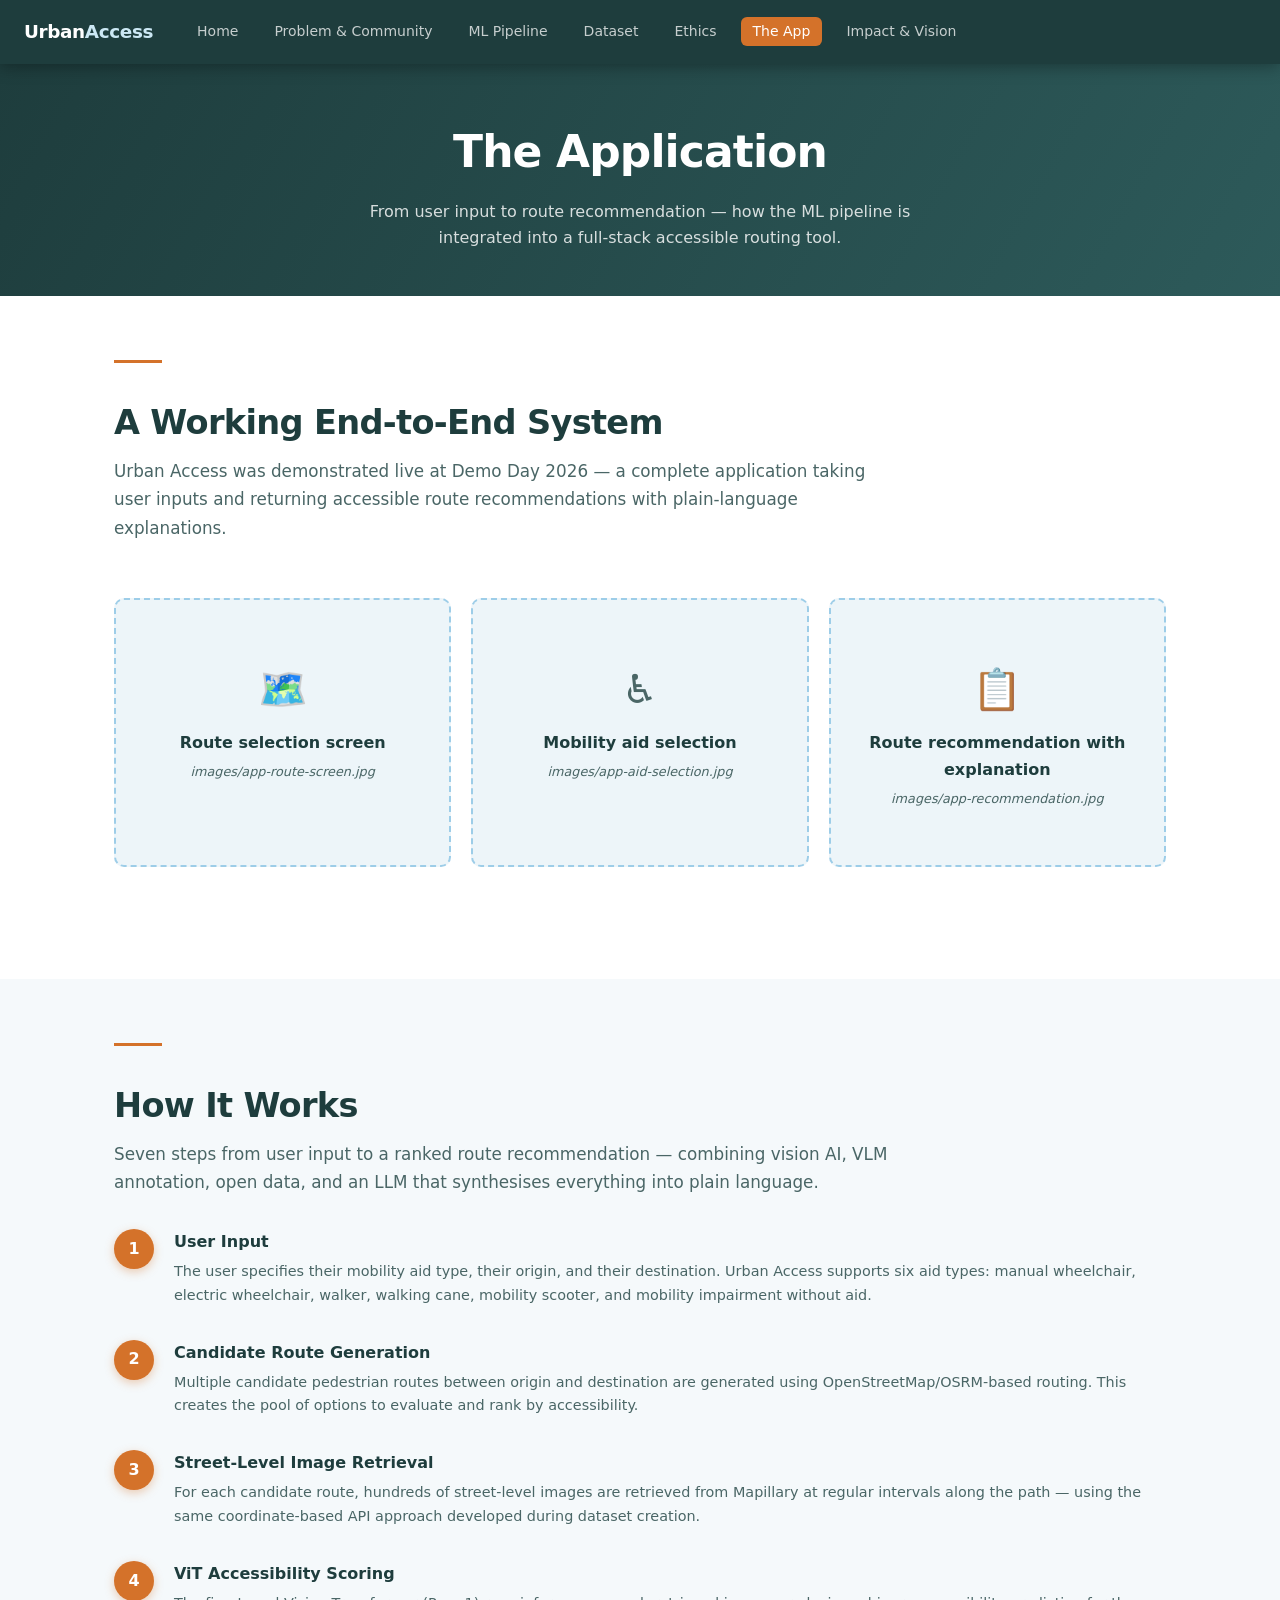
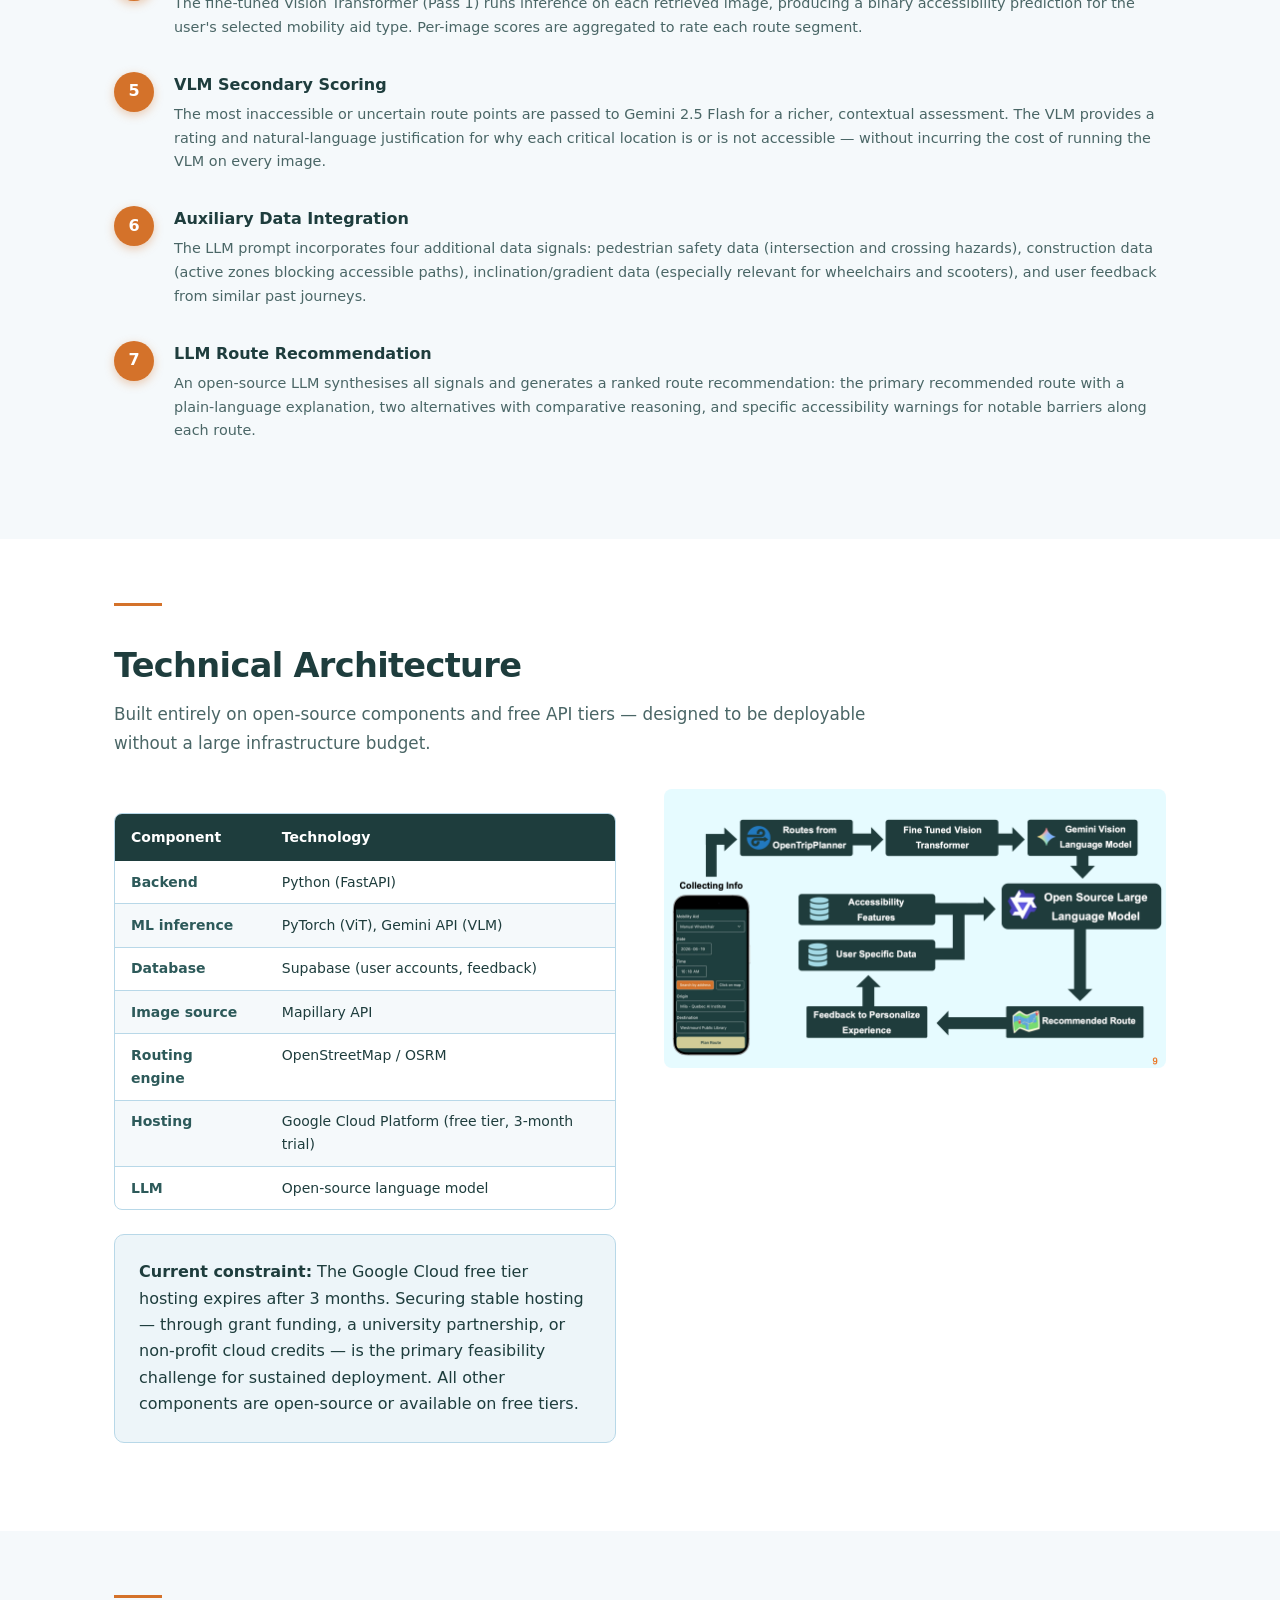
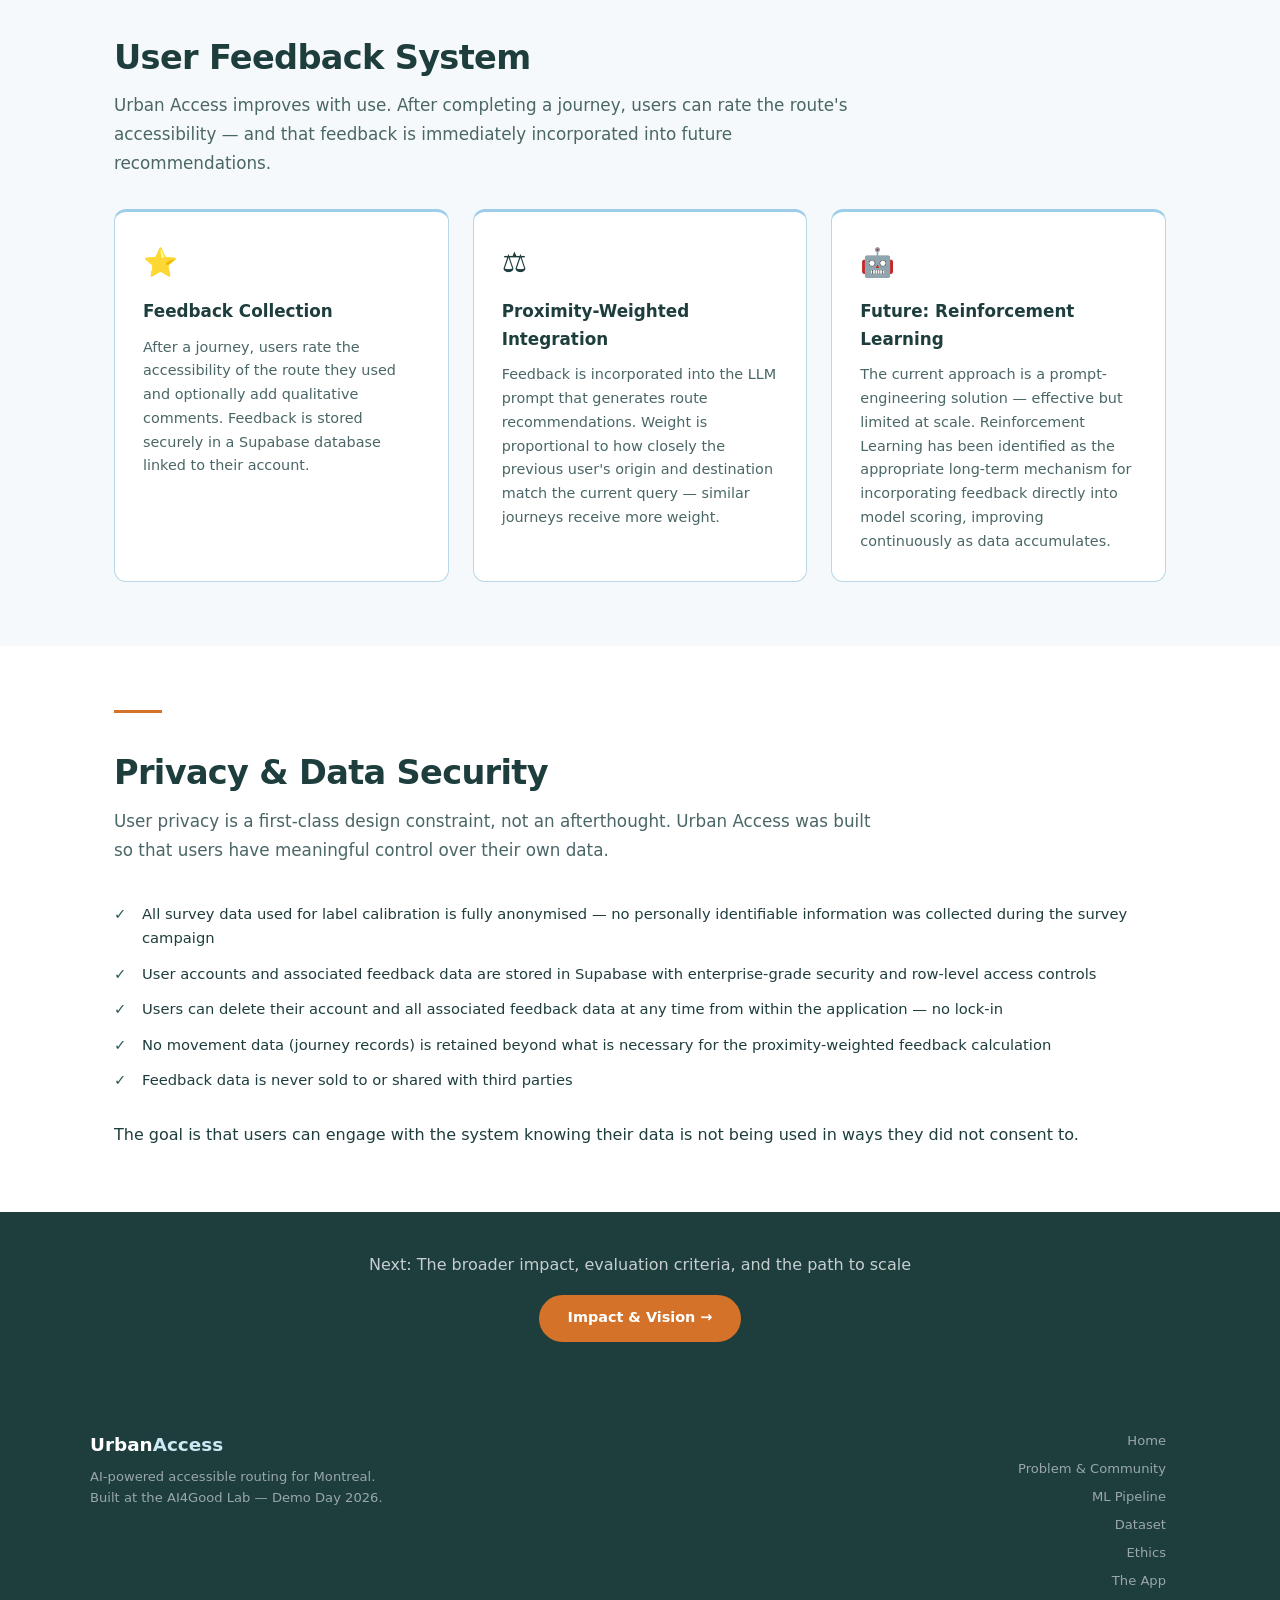
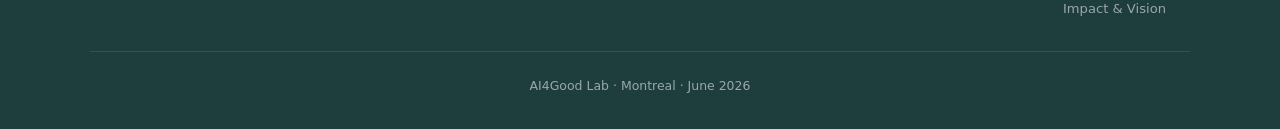
==== docs/application.html @ 850c8ea1 "adding more photos" ====
<!DOCTYPE html>
<html lang="en">
<head>
  <meta charset="UTF-8">
  <meta name="viewport" content="width=device-width, initial-scale=1.0">
  <title>The Application — Urban Access</title>
  <link rel="stylesheet" href="main.css">
</head>
<body>

<nav>
  <a href="index.html" class="brand">Urban<span>Access</span></a>
  <ul class="nav-links" id="navLinks">
    <li><a href="index.html">Home</a></li>
    <li><a href="community.html">Problem &amp; Community</a></li>
    <li><a href="pipeline.html">ML Pipeline</a></li>
    <li><a href="dataset.html">Dataset</a></li>
    <li><a href="ethics.html">Ethics</a></li>
    <li><a href="application.html" class="active">The App</a></li>
    <li><a href="impact.html">Impact &amp; Vision</a></li>
  </ul>
  <button class="hamburger" id="hamburger" aria-label="Toggle menu">&#9776;</button>
</nav>

<main>

  <div class="page-hero">
    <h1>The Application</h1>
    <p>From user input to route recommendation — how the ML pipeline is integrated into a full-stack accessible routing tool.</p>
  </div>

  <!-- ── APP SCREENSHOTS ── -->
  <section class="section">
    <div class="container">
      <hr class="section-rule">
      <h2 class="section-title">A Working End-to-End System</h2>
      <p class="lead">Urban Access was demonstrated live at Demo Day 2026 — a complete application taking user inputs and returning accessible route recommendations with plain-language explanations.</p>

      <div class="img-grid">
        <div class="img-placeholder">
          <span class="ph-icon">🗺️</span>
          <p class="ph-title">Route selection screen</p>
          <p class="ph-hint">images/app-route-screen.jpg</p>
        </div>
        <div class="img-placeholder">
          <span class="ph-icon">♿</span>
          <p class="ph-title">Mobility aid selection</p>
          <p class="ph-hint">images/app-aid-selection.jpg</p>
        </div>
        <div class="img-placeholder">
          <span class="ph-icon">📋</span>
          <p class="ph-title">Route recommendation with explanation</p>
          <p class="ph-hint">images/app-recommendation.jpg</p>
        </div>
      </div>
    </div>
  </section>

  <!-- ── HOW IT WORKS ── -->
  <section class="section section-alt">
    <div class="container">
      <hr class="section-rule">
      <h2 class="section-title">How It Works</h2>
      <p class="lead">Seven steps from user input to a ranked route recommendation — combining vision AI, VLM annotation, open data, and an LLM that synthesises everything into plain language.</p>

      <div class="steps mt-3">

        <div class="step">
          <div class="step-num">1</div>
          <div class="step-body">
            <h4>User Input</h4>
            <p>The user specifies their mobility aid type, their origin, and their destination. Urban Access supports six aid types: manual wheelchair, electric wheelchair, walker, walking cane, mobility scooter, and mobility impairment without aid.</p>
          </div>
        </div>

        <div class="step">
          <div class="step-num">2</div>
          <div class="step-body">
            <h4>Candidate Route Generation</h4>
            <p>Multiple candidate pedestrian routes between origin and destination are generated using OpenStreetMap/OSRM-based routing. This creates the pool of options to evaluate and rank by accessibility.</p>
          </div>
        </div>

        <div class="step">
          <div class="step-num">3</div>
          <div class="step-body">
            <h4>Street-Level Image Retrieval</h4>
            <p>For each candidate route, hundreds of street-level images are retrieved from Mapillary at regular intervals along the path — using the same coordinate-based API approach developed during dataset creation.</p>
          </div>
        </div>

        <div class="step">
          <div class="step-num">4</div>
          <div class="step-body">
            <h4>ViT Accessibility Scoring</h4>
            <p>The fine-tuned Vision Transformer (Pass 1) runs inference on each retrieved image, producing a binary accessibility prediction for the user's selected mobility aid type. Per-image scores are aggregated to rate each route segment.</p>
          </div>
        </div>

        <div class="step">
          <div class="step-num">5</div>
          <div class="step-body">
            <h4>VLM Secondary Scoring</h4>
            <p>The most inaccessible or uncertain route points are passed to Gemini 2.5 Flash for a richer, contextual assessment. The VLM provides a rating and natural-language justification for why each critical location is or is not accessible — without incurring the cost of running the VLM on every image.</p>
          </div>
        </div>

        <div class="step">
          <div class="step-num">6</div>
          <div class="step-body">
            <h4>Auxiliary Data Integration</h4>
            <p>The LLM prompt incorporates four additional data signals: pedestrian safety data (intersection and crossing hazards), construction data (active zones blocking accessible paths), inclination/gradient data (especially relevant for wheelchairs and scooters), and user feedback from similar past journeys.</p>
          </div>
        </div>

        <div class="step">
          <div class="step-num">7</div>
          <div class="step-body">
            <h4>LLM Route Recommendation</h4>
            <p>An open-source LLM synthesises all signals and generates a ranked route recommendation: the primary recommended route with a plain-language explanation, two alternatives with comparative reasoning, and specific accessibility warnings for notable barriers along each route.</p>
          </div>
        </div>

      </div>
    </div>
  </section>

  <!-- ── ARCHITECTURE ── -->
  <section class="section">
    <div class="container">
      <hr class="section-rule">
      <h2 class="section-title">Technical Architecture</h2>
      <p class="lead">Built entirely on open-source components and free API tiers — designed to be deployable without a large infrastructure budget.</p>

      <div class="two-col">
        <div>
          <div class="table-wrap">
            <table class="data-table">
              <thead><tr><th>Component</th><th>Technology</th></tr></thead>
              <tbody>
                <tr><td>Backend</td><td>Python (FastAPI)</td></tr>
                <tr><td>ML inference</td><td>PyTorch (ViT), Gemini API (VLM)</td></tr>
                <tr><td>Database</td><td>Supabase (user accounts, feedback)</td></tr>
                <tr><td>Image source</td><td>Mapillary API</td></tr>
                <tr><td>Routing engine</td><td>OpenStreetMap / OSRM</td></tr>
                <tr><td>Hosting</td><td>Google Cloud Platform (free tier, 3-month trial)</td></tr>
                <tr><td>LLM</td><td>Open-source language model</td></tr>
              </tbody>
            </table>
          </div>

          <div class="info-box mt-3">
            <p><strong>Current constraint:</strong> The Google Cloud free tier hosting expires after 3 months. Securing stable hosting — through grant funding, a university partnership, or non-profit cloud credits — is the primary feasibility challenge for sustained deployment. All other components are open-source or available on free tiers.</p>
          </div>
        </div>

        <div>
          <img src="images/architecture-diagram.png" alt="Urban Access technical architecture diagram" style="width:100%;border-radius:8px;">
        </div>
      </div>
    </div>
  </section>

  <!-- ── FEEDBACK SYSTEM ── -->
  <section class="section section-alt">
    <div class="container">
      <hr class="section-rule">
      <h2 class="section-title">User Feedback System</h2>
      <p class="lead">Urban Access improves with use. After completing a journey, users can rate the route's accessibility — and that feedback is immediately incorporated into future recommendations.</p>

      <div class="cards">
        <div class="card">
          <span class="card-icon">⭐</span>
          <h3>Feedback Collection</h3>
          <p>After a journey, users rate the accessibility of the route they used and optionally add qualitative comments. Feedback is stored securely in a Supabase database linked to their account.</p>
        </div>
        <div class="card">
          <span class="card-icon">⚖️</span>
          <h3>Proximity-Weighted Integration</h3>
          <p>Feedback is incorporated into the LLM prompt that generates route recommendations. Weight is proportional to how closely the previous user's origin and destination match the current query — similar journeys receive more weight.</p>
        </div>
        <div class="card">
          <span class="card-icon">🤖</span>
          <h3>Future: Reinforcement Learning</h3>
          <p>The current approach is a prompt-engineering solution — effective but limited at scale. Reinforcement Learning has been identified as the appropriate long-term mechanism for incorporating feedback directly into model scoring, improving continuously as data accumulates.</p>
        </div>
      </div>

    </div>
  </section>

  <!-- ── PRIVACY ── -->
  <section class="section">
    <div class="container">
      <hr class="section-rule">
      <h2 class="section-title">Privacy &amp; Data Security</h2>
      <p class="lead">User privacy is a first-class design constraint, not an afterthought. Urban Access was built so that users have meaningful control over their own data.</p>

      <ul class="check-list mt-3">
        <li>All survey data used for label calibration is fully anonymised — no personally identifiable information was collected during the survey campaign</li>
        <li>User accounts and associated feedback data are stored in Supabase with enterprise-grade security and row-level access controls</li>
        <li>Users can delete their account and all associated feedback data at any time from within the application — no lock-in</li>
        <li>No movement data (journey records) is retained beyond what is necessary for the proximity-weighted feedback calculation</li>
        <li>Feedback data is never sold to or shared with third parties</li>
      </ul>
      <p class="mt-3">The goal is that users can engage with the system knowing their data is not being used in ways they did not consent to.</p>
    </div>
  </section>

  <!-- ── NEXT PAGE ── -->
  <section class="section-sm section-dark text-center">
    <div class="container">
      <p style="opacity:0.75;margin-bottom:1rem">Next: The broader impact, evaluation criteria, and the path to scale</p>
      <a href="impact.html" class="btn btn-orange">Impact &amp; Vision &rarr;</a>
    </div>
  </section>

</main>

<footer>
  <div class="footer-inner">
    <div>
      <span class="brand">Urban<span>Access</span></span>
      <p>AI-powered accessible routing for Montreal.<br>Built at the AI4Good Lab — Demo Day 2026.</p>
    </div>
    <nav>
      <a href="index.html">Home</a>
      <a href="community.html">Problem &amp; Community</a>
      <a href="pipeline.html">ML Pipeline</a>
      <a href="dataset.html">Dataset</a>
      <a href="ethics.html">Ethics</a>
      <a href="application.html">The App</a>
      <a href="impact.html">Impact &amp; Vision</a>
    </nav>
  </div>
  <div class="footer-copyright">AI4Good Lab &middot; Montreal &middot; June 2026</div>
</footer>

<script>
  document.getElementById('hamburger').addEventListener('click', function() {
    document.getElementById('navLinks').classList.toggle('open');
  });
</script>
</body>
</html>
---- docs/main.css ----
/* ── Urban Access Website — Shared Styles v2 ── */

:root {
  --teal-dark:   #1e3d3d;
  --teal-mid:    #2d5a5a;
  --teal-light:  #3d7070;
  --sky:         #cce8f4;
  --sky-dark:    #9dcde8;
  --orange:      #d4722a;
  --orange-dark: #b5611e;
  --bg-warm:     #f5f9fb;
  --bg-off:      #edf5f9;
  --text:        #1e3d3d;
  --text-muted:  #4a6666;
  --border:      #b8d8e8;
  --white:       #ffffff;
  --nav-h:       64px;
  --max-w:       1100px;
}

*, *::before, *::after { box-sizing: border-box; margin: 0; padding: 0; }
html { scroll-behavior: smooth; }

body {
  font-family: 'Segoe UI', system-ui, -apple-system, BlinkMacSystemFont, sans-serif;
  color: var(--text);
  background: var(--white);
  line-height: 1.65;
}

/* ── NAV ── */
nav {
  position: fixed;
  top: 0; left: 0; right: 0;
  height: var(--nav-h);
  background: var(--teal-dark);
  z-index: 200;
  display: flex;
  align-items: center;
  justify-content: flex-start;
  gap: 2rem;
  padding: 0 1.5rem;
  box-shadow: 0 2px 16px rgba(0,0,0,0.35);
}

nav .brand {
  font-size: 1.15rem;
  font-weight: 800;
  color: white;
  text-decoration: none;
  letter-spacing: -0.02em;
  white-space: nowrap;
  flex-shrink: 0;
}
nav .brand span { color: var(--sky); }

.nav-links {
  display: flex;
  align-items: center;
  gap: 0.75rem;
  list-style: none;
  padding: 0;
  margin: 0;
}

.nav-links a {
  color: rgba(255,255,255,0.75);
  text-decoration: none;
  font-size: 0.875rem;
  font-weight: 500;
  padding: 0.4rem 0.75rem;
  border-radius: 6px;
  transition: color 0.2s, background 0.2s;
  white-space: nowrap;
}
.nav-links a:hover  { color: white; background: rgba(255,255,255,0.12); }
.nav-links a.active { color: white; background: var(--orange); }

.hamburger {
  display: none;
  background: none;
  border: none;
  cursor: pointer;
  padding: 0.4rem;
  margin-left: 1rem;
  color: white;
  font-size: 1.5rem;
  line-height: 1;
}

/* ── LAYOUT ── */
main { padding-top: var(--nav-h); }

.container {
  max-width: var(--max-w);
  margin: 0 auto;
  padding: 0 1.5rem;
}

.section      { padding: 4rem 0; }
.section-sm   { padding: 2.5rem 0; }
.section-alt  { background: var(--bg-warm); }
.section-dark { background: var(--teal-dark); color: white; }
.section-sky  { background: var(--sky); }

/* ── HERO ── */
.hero {
  background: linear-gradient(140deg, var(--teal-dark) 0%, var(--teal-mid) 60%, #2a5858 100%);
  color: white;
  padding: 5.5rem 1.5rem 4.5rem;
  text-align: center;
}

.hero-inner { max-width: 760px; margin: 0 auto; }

.hero-eyebrow {
  font-size: 0.78rem;
  font-weight: 800;
  letter-spacing: 0.14em;
  text-transform: uppercase;
  color: var(--sky);
  margin-bottom: 1.1rem;
}

.hero h1 {
  font-size: clamp(2.25rem, 5vw, 3.75rem);
  font-weight: 800;
  line-height: 1.12;
  margin-bottom: 1.25rem;
  letter-spacing: -0.025em;
}

.hero p {
  font-size: 1.15rem;
  opacity: 0.88;
  max-width: 620px;
  margin: 0 auto 2.25rem;
}

.hero-btns { display: flex; gap: 1rem; justify-content: center; flex-wrap: wrap; }

.btn {
  display: inline-block;
  padding: 0.72rem 1.8rem;
  border-radius: 50px;
  font-weight: 700;
  font-size: 0.9rem;
  text-decoration: none;
  cursor: pointer;
  border: none;
  transition: transform 0.18s, box-shadow 0.18s, background 0.18s;
}
.btn:hover { transform: translateY(-2px); box-shadow: 0 6px 22px rgba(0,0,0,0.28); }

.btn-orange  { background: var(--orange);  color: white; }
.btn-orange:hover { background: var(--orange-dark); }
.btn-outline { background: transparent; color: white; border: 2px solid rgba(255,255,255,0.6); }

.hero-sub {
  margin-top: 2rem;
  font-size: 0.8rem;
  opacity: 0.55;
  letter-spacing: 0.05em;
}

/* ── PAGE HERO (inner pages) ── */
.page-hero {
  background: linear-gradient(120deg, var(--teal-dark) 0%, var(--teal-mid) 100%);
  color: white;
  padding: 3.25rem 1.5rem 2.75rem;
  text-align: center;
}
.page-hero h1 {
  font-size: clamp(1.8rem, 4vw, 2.75rem);
  font-weight: 800;
  margin-bottom: 0.65rem;
  letter-spacing: -0.02em;
}
.page-hero p { font-size: 1rem; opacity: 0.82; max-width: 600px; margin: 0 auto; }

/* ── STATS BAR ── */
.stats-bar {
  display: flex;
  flex-wrap: wrap;
  background: var(--teal-mid);
}
.stat-item {
  flex: 1;
  min-width: 150px;
  padding: 1.5rem 1.25rem;
  text-align: center;
  color: white;
  border-right: 1px solid rgba(255,255,255,0.18);
}
.stat-item:last-child { border-right: none; }
.stat-item .num { font-size: 2rem; font-weight: 800; display: block; line-height: 1.2; padding-top: 0.1em; }
.stat-item .lbl { font-size: 0.78rem; opacity: 0.82; margin-top: 0.2rem; }

/* ── SECTION TYPOGRAPHY ── */
h2.section-title {
  font-size: clamp(1.5rem, 3vw, 2.1rem);
  font-weight: 700;
  color: var(--teal-dark);
  margin-bottom: 0.4rem;
  letter-spacing: -0.02em;
}
.section-dark h2.section-title { color: var(--sky); }

h3.subsection {
  font-size: 1.1rem;
  font-weight: 700;
  color: var(--teal-light);
  margin: 2rem 0 0.75rem;
}

.lead {
  font-size: 1.05rem;
  color: var(--text-muted);
  max-width: 780px;
  margin-bottom: 2rem;
  line-height: 1.7;
}

.section-rule {
  border: none;
  border-top: 3px solid var(--orange);
  width: 48px;
  margin: 0 0 2rem;
}

p { margin-bottom: 0.95rem; }
p:last-child { margin-bottom: 0; }

/* ── CARDS ── */
.cards {
  display: grid;
  grid-template-columns: repeat(auto-fit, minmax(260px, 1fr));
  gap: 1.5rem;
  margin-top: 2rem;
}

.card {
  background: white;
  border: 1px solid var(--border);
  border-radius: 12px;
  padding: 1.75rem;
  transition: box-shadow 0.2s, transform 0.2s;
  border-top: 3px solid var(--sky-dark);
}
.card:hover { box-shadow: 0 6px 24px rgba(30,61,61,0.12); transform: translateY(-2px); }
.card-icon  { font-size: 1.75rem; margin-bottom: 0.75rem; display: block; }
.card h3    { color: var(--teal-dark); font-size: 1.05rem; margin-bottom: 0.6rem; }
.card p     { font-size: 0.9rem; color: var(--text-muted); }



/* ── IMAGE PLACEHOLDERS ── */
.img-placeholder {
  background: var(--bg-off);
  border: 2px dashed var(--sky-dark);
  border-radius: 10px;
  padding: 3.5rem 2rem;
  text-align: center;
  color: var(--text-muted);
  margin: 1.5rem 0;
}
.img-placeholder .ph-icon  { font-size: 2.5rem; display: block; margin-bottom: 0.5rem; }
.img-placeholder .ph-title { font-weight: 700; color: var(--teal-dark); margin-bottom: 0.3rem; }
.img-placeholder .ph-hint  { font-size: 0.8rem; color: var(--text-muted); font-style: italic; }

.img-grid {
  display: grid;
  grid-template-columns: repeat(auto-fit, minmax(240px, 1fr));
  gap: 1.25rem;
  margin: 1.5rem 0;
}
.img-actual {
  width: 100%;
  height: 200px;
  object-fit: cover;
  border-radius: 10px;
  display: block;
  border: 1px solid var(--border);
}
.survey-figure {
  margin: 0;
}
.survey-chart {
  width: 100%;
  max-height: 320px;
  height: auto;
  object-fit: contain;
  border-radius: 10px;
  border: 1px solid var(--border);
  display: block;
}
.survey-figure figcaption {
  font-size: 0.85rem;
  color: var(--text-muted);
  margin-top: 0.6rem;
  font-style: italic;
}

/* ── LAYOUT GRIDS ── */
.two-col   { display: grid; grid-template-columns: 1fr 1fr; gap: 3rem; align-items: start; }
.three-col { display: grid; grid-template-columns: repeat(3,1fr); gap: 1.5rem; }

/* ── TABLES ── */
.table-wrap { overflow-x: auto; margin: 1.5rem 0; border-radius: 8px; border: 1px solid var(--border); }

.data-table {
  width: 100%;
  border-collapse: collapse;
  font-size: 0.875rem;
  min-width: 380px;
}
.data-table th {
  background: var(--teal-dark);
  color: white;
  padding: 0.75rem 1rem;
  text-align: left;
  font-weight: 600;
  white-space: nowrap;
}
.data-table th:first-child { border-radius: 0; }
.data-table td {
  padding: 0.6rem 1rem;
  border-bottom: 1px solid var(--border);
  vertical-align: top;
}
.data-table tr:last-child td { border-bottom: none; }
.data-table tr:nth-child(even) td { background: var(--bg-warm); }
.data-table td:first-child { font-weight: 600; color: var(--teal-mid); }
.row-highlight td { background: rgba(204,232,244,0.5) !important; }
.row-highlight td:first-child { color: var(--orange) !important; }

/* ── STEPS / FLOW ── */
.steps { list-style: none; margin: 2rem 0; }

.step {
  display: flex;
  gap: 1.25rem;
  margin-bottom: 2rem;
  align-items: flex-start;
}
.step-num {
  min-width: 2.5rem;
  height: 2.5rem;
  background: var(--orange);
  color: white;
  border-radius: 50%;
  display: flex;
  align-items: center;
  justify-content: center;
  font-weight: 800;
  font-size: 1rem;
  flex-shrink: 0;
  box-shadow: 0 3px 10px rgba(212,114,42,0.35);
}
.step-body h4 { color: var(--teal-dark); font-size: 1rem; margin-bottom: 0.3rem; }
.step-body p  { font-size: 0.9rem; color: var(--text-muted); margin: 0; }

/* ── INFO / FORMULA BOXES ── */
.info-box {
  background: var(--bg-off);
  border: 1px solid var(--border);
  border-radius: 10px;
  padding: 1.5rem;
  margin: 1.5rem 0;
}

.formula-box {
  background: var(--teal-dark);
  color: var(--sky);
  border-radius: 10px;
  padding: 1.5rem;
  font-family: 'Courier New', Courier, monospace;
  font-size: 0.92rem;
  margin: 1.5rem 0;
  overflow-x: auto;
}
.formula-line { margin-bottom: 0.45rem; }
.formula-line:last-of-type { margin-bottom: 0; }
.formula-caption {
  font-family: 'Segoe UI', system-ui, sans-serif;
  font-size: 0.78rem;
  color: rgba(204,232,244,0.6);
  margin-top: 0.85rem;
  font-style: italic;
  border-top: 1px solid rgba(204,232,244,0.18);
  padding-top: 0.6rem;
}

.pull-quote {
  font-size: 1.15rem;
  font-style: italic;
  color: var(--teal-dark);
  border-left: 4px solid var(--orange);
  padding: 1rem 1.5rem;
  margin: 2rem 0;
  background: rgba(212,114,42,0.06);
  border-radius: 0 8px 8px 0;
}

.highlight-band {
  background: linear-gradient(135deg, var(--sky), var(--bg-off));
  border-radius: 12px;
  padding: 2rem;
  margin: 2rem 0;
  border: 1px solid var(--border);
}
.highlight-band h3 { color: var(--teal-dark); margin-bottom: 0.75rem; }

/* ── METRIC HIGHLIGHTS ── */
.metric-highlights {
  display: grid;
  grid-template-columns: repeat(auto-fit, minmax(155px, 1fr));
  gap: 1rem;
  margin: 2rem 0;
}
.metric-box {
  background: var(--teal-dark);
  color: white;
  border-radius: 12px;
  padding: 1.25rem 1rem;
  text-align: center;
}
.metric-box.alt  { background: var(--teal-mid); }
.metric-box.warm { background: var(--orange); }
.metric-box .val { font-size: 1.85rem; font-weight: 800; display: block; line-height: 1.1; }
.metric-box .lbl { font-size: 0.77rem; opacity: 0.86; margin-top: 0.25rem; }

/* ── PERSON CARDS ── */
.people-grid {
  display: grid;
  grid-template-columns: 1fr;
  gap: 1.5rem;
  margin-top: 2rem;
}
.person-card {
  background: white;
  border: 1px solid var(--border);
  border-radius: 12px;
  padding: 1.75rem;
  border-top: 3px solid var(--orange);
  display: flex;
  gap: 1.5rem;
  align-items: flex-start;
}
.person-photo {
  width: 140px;
  height: 140px;
  flex-shrink: 0;
  border-radius: 50%;
  background: var(--sky);
  border: 3px solid var(--teal-mid);
  display: flex;
  align-items: center;
  justify-content: center;
  font-size: 2rem;
  overflow: hidden;
}
.person-info { flex: 1; min-width: 0; }
.person-photo img { width: 100%; height: 100%; object-fit: cover; }
.person-card h4 { color: var(--teal-dark); font-size: 1rem; margin-bottom: 0.2rem; }
.person-card .person-role { font-size: 0.8rem; color: var(--orange); margin-bottom: 0.75rem; font-weight: 600; }
.person-card p { font-size: 0.88rem; color: var(--text-muted); }

/* ── ROADMAP ── */
.roadmap { border-left: 3px solid var(--sky-dark); margin: 2rem 0; padding-left: 2rem; }
.roadmap-item { margin-bottom: 2rem; position: relative; }
.roadmap-item::before {
  content: '';
  position: absolute;
  left: -2.6rem;
  top: 0.3rem;
  width: 1rem;
  height: 1rem;
  border-radius: 50%;
  background: var(--orange);
  border: 3px solid var(--sky-dark);
}
.roadmap-item .phase-label {
  font-size: 0.68rem;
  font-weight: 800;
  text-transform: uppercase;
  letter-spacing: 0.1em;
  color: var(--orange);
  margin-bottom: 0.2rem;
}
.roadmap-item h4 { color: var(--teal-dark); font-size: 0.95rem; margin-bottom: 0.2rem; }
.roadmap-item p  { font-size: 0.87rem; color: var(--text-muted); }

/* ── LISTS ── */
.styled-list { list-style: none; margin: 0.75rem 0; }
.styled-list li {
  padding: 0.35rem 0 0.35rem 1.5rem;
  position: relative;
  font-size: 0.92rem;
  color: var(--text-muted);
}
.styled-list li::before { content: "▸"; position: absolute; left: 0; color: var(--orange); }

.check-list { list-style: none; margin: 0.75rem 0; }
.check-list li {
  padding: 0.35rem 0 0.35rem 1.75rem;
  position: relative;
  font-size: 0.92rem;
}
.check-list li::before { content: "✓"; position: absolute; left: 0; color: var(--teal-mid); font-weight: 800; }

/* ── FOOTER ── */
footer {
  background: var(--teal-dark);
  color: rgba(255,255,255,0.55);
  padding: 3rem 1.5rem 2rem;
}
.footer-inner {
  max-width: var(--max-w);
  margin: 0 auto;
  display: grid;
  grid-template-columns: 1fr auto;
  gap: 2rem;
  align-items: start;
}
footer .brand { font-size: 1.15rem; font-weight: 800; color: white; margin-bottom: 0.4rem; display: block; }
footer .brand span { color: var(--sky); }
footer p { font-size: 0.82rem; line-height: 1.6; }
footer nav { position: static; height: auto; z-index: auto; display: flex; flex-direction: column; gap: 0.4rem; align-items: flex-end; box-shadow: none; }
footer nav a { color: rgba(255,255,255,0.55); text-decoration: none; font-size: 0.82rem; transition: color 0.2s; }
footer nav a:hover { color: white; }
.footer-copyright {
  max-width: var(--max-w);
  margin: 2rem auto 0;
  padding-top: 1.5rem;
  border-top: 1px solid rgba(255,255,255,0.1);
  font-size: 0.78rem;
  text-align: center;
}

/* ── RESPONSIVE ── */
@media (max-width: 840px) {
  .two-col   { grid-template-columns: 1fr; gap: 2rem; }
  .three-col { grid-template-columns: 1fr; }
  .footer-inner { grid-template-columns: 1fr; }
  footer nav { align-items: flex-start; flex-direction: row; flex-wrap: wrap; gap: 1rem; }
  .person-card { flex-direction: column; }
}

@media (max-width: 680px) {
  .hamburger { display: block; }
  .nav-links {
    display: none;
    position: fixed;
    top: var(--nav-h);
    left: 0; right: 0;
    background: var(--teal-dark);
    flex-direction: column;
    padding: 1rem;
    gap: 0.25rem;
    border-top: 1px solid rgba(255,255,255,0.1);
    box-shadow: 0 8px 24px rgba(0,0,0,0.45);
    z-index: 199;
  }
  .nav-links.open { display: flex; }
  .nav-links a { padding: 0.65rem 1rem; border-radius: 8px; }
  .stat-item { min-width: 50%; }
  .metric-highlights { grid-template-columns: repeat(2,1fr); }
}

/* ── MAP PANEL ── */
.map-panel {
  border: 1px solid var(--border);
  border-radius: 12px;
  overflow: hidden;
  margin: 1.5rem 0;
  background: white;
  box-shadow: 0 2px 12px rgba(30,61,61,0.08);
}

.map-panel-header {
  background: var(--teal-dark);
  color: white;
  padding: 0.6rem 1rem;
  display: flex;
  align-items: baseline;
  gap: 0.75rem;
  flex-wrap: wrap;
}
.map-panel-title {
  font-weight: 700;
  font-size: 0.88rem;
  letter-spacing: 0.01em;
}
.map-panel-sub {
  font-size: 0.75rem;
  opacity: 0.65;
}

#mtl-map {
  height: 480px;
  width: 100%;
  position: relative;
  background: var(--bg-off);
}

.map-loading {
  position: absolute;
  inset: 0;
  display: flex;
  align-items: center;
  justify-content: center;
  font-size: 0.88rem;
  color: var(--text-muted);
  background: var(--bg-off);
  z-index: 10;
}

.map-legend {
  padding: 0.65rem 1rem 0.7rem;
  border-top: 1px solid var(--border);
  background: var(--bg-off);
}
.legend-gradient-bar {
  height: 8px;
  border-radius: 4px;
  background: linear-gradient(to right, #cce8f4, #9dcde8, #3d7070, #2d5a5a, #1e3d3d);
  margin-bottom: 4px;
}
.legend-labels {
  display: flex;
  justify-content: space-between;
  font-size: 0.72rem;
  color: var(--text-muted);
  margin-bottom: 4px;
}
.legend-caption {
  font-size: 0.71rem;
  color: var(--text-muted);
  margin: 0;
  font-style: italic;
}

.map-popup .leaflet-popup-content-wrapper {
  border-radius: 10px;
  box-shadow: 0 4px 18px rgba(30,61,61,0.18);
  border-top: 3px solid var(--orange);
  padding: 0;
}
.map-popup .leaflet-popup-content { margin: 12px 14px; }

/* ── UTIL ── */
.mt-1 { margin-top: 0.5rem; }
.mt-2 { margin-top: 1rem;   }
.mt-3 { margin-top: 1.5rem; }
.mt-4 { margin-top: 2rem;   }
.mb-2 { margin-bottom: 1rem; }
.text-center { text-align: center; }
.text-muted  { color: var(--text-muted); }
.text-small  { font-size: 0.85rem; }
strong.hl    { color: var(--orange); }
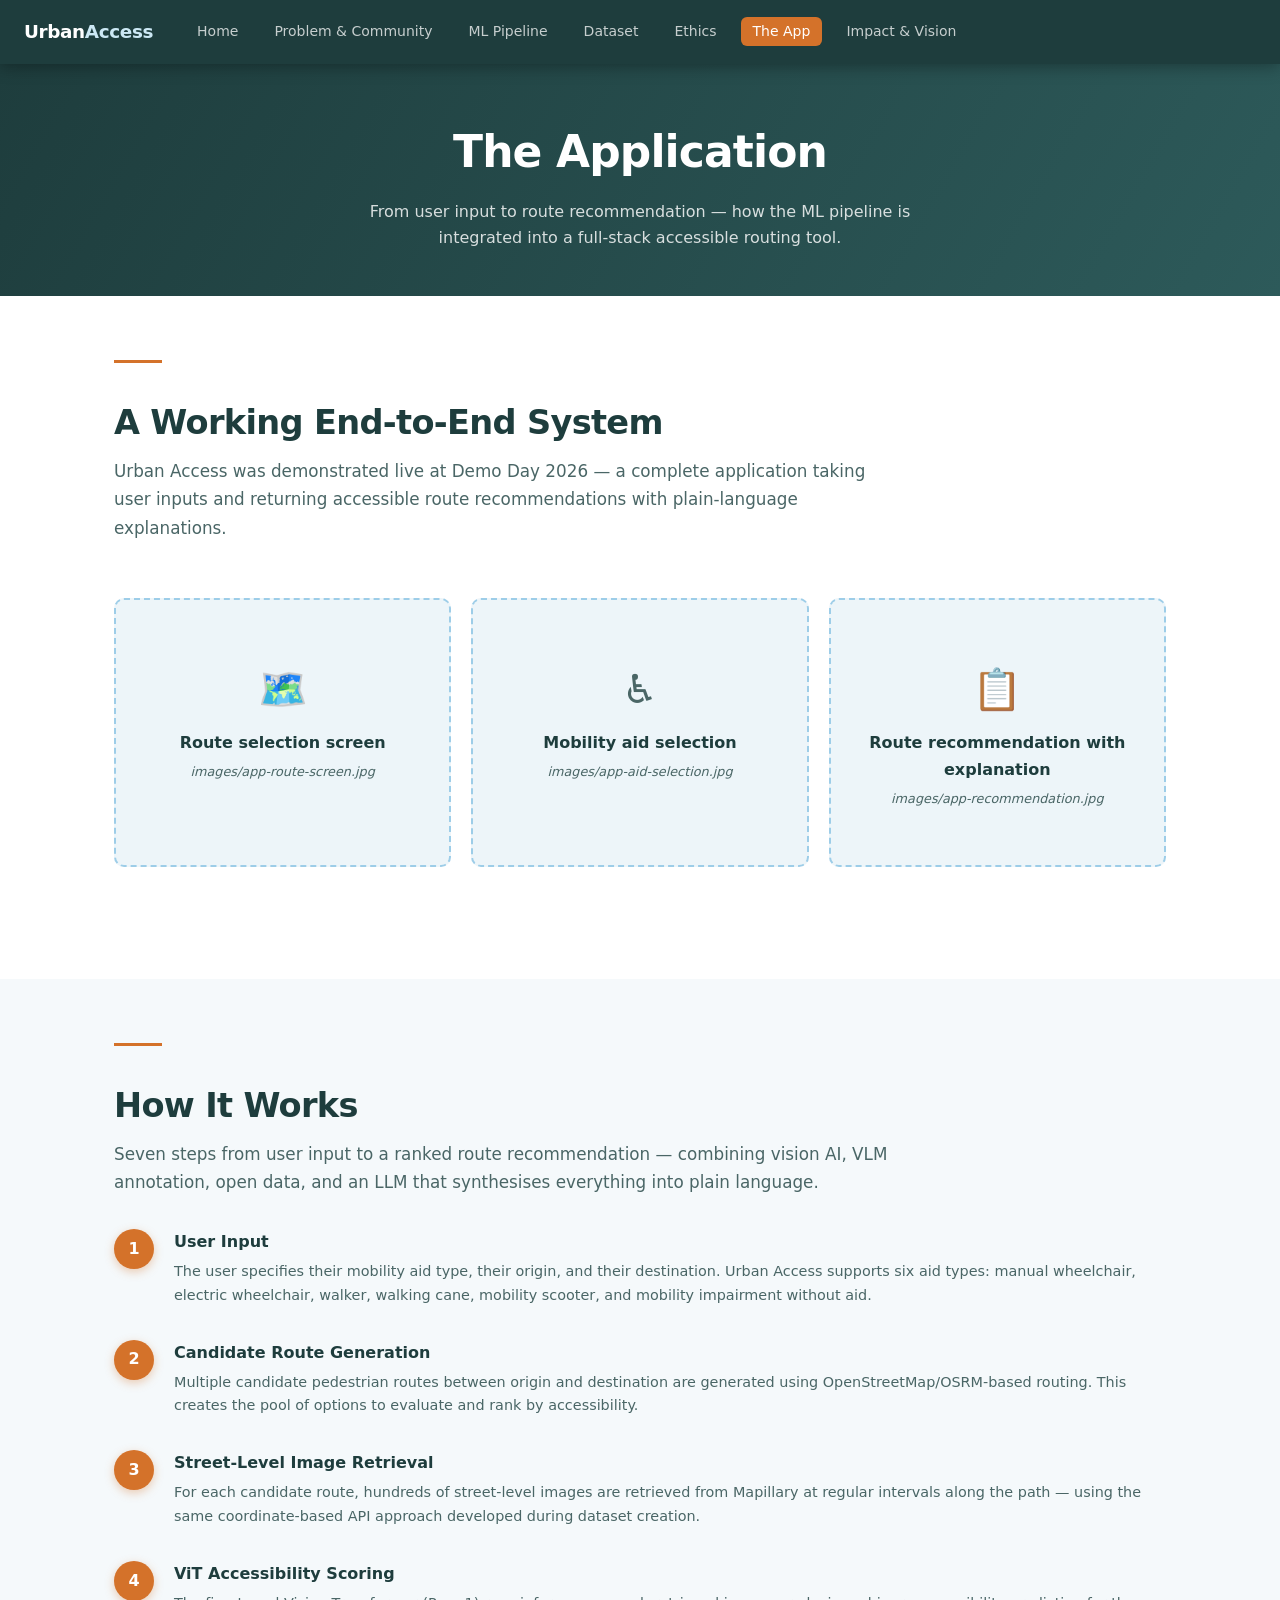
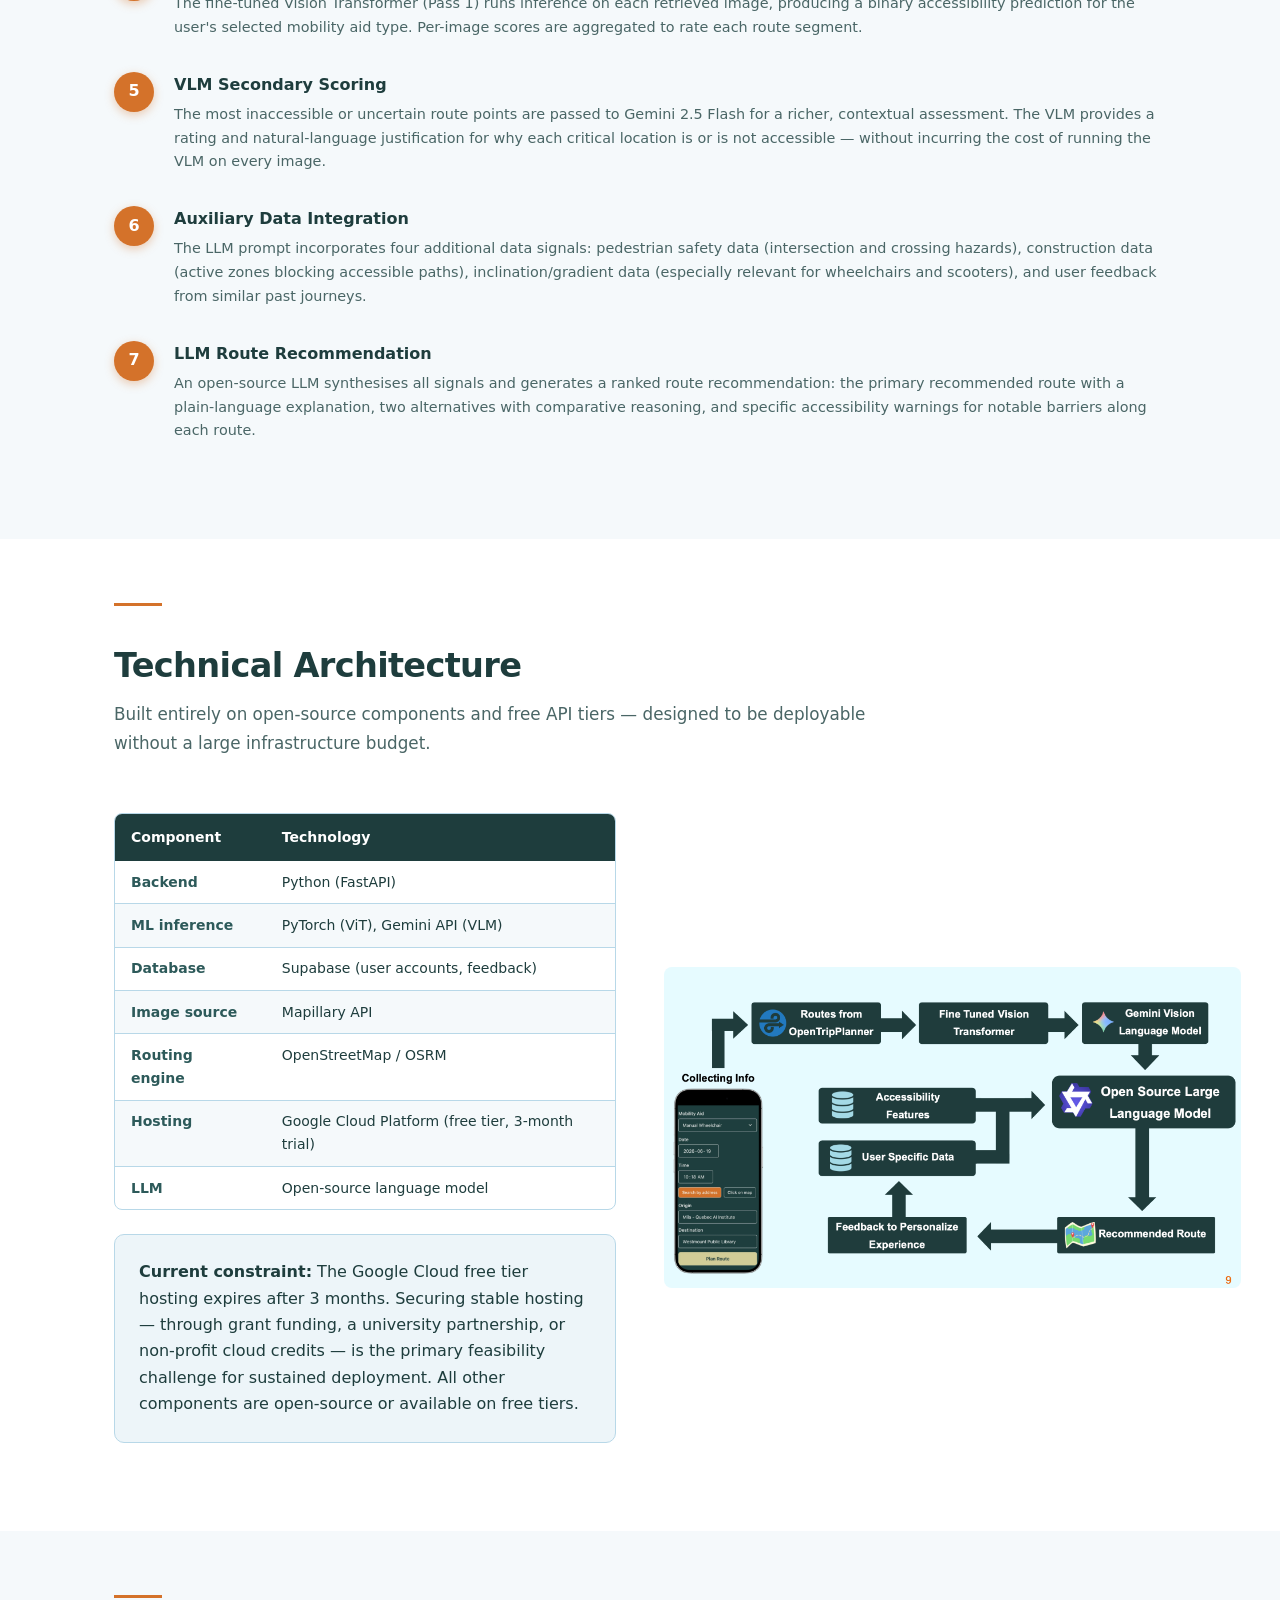
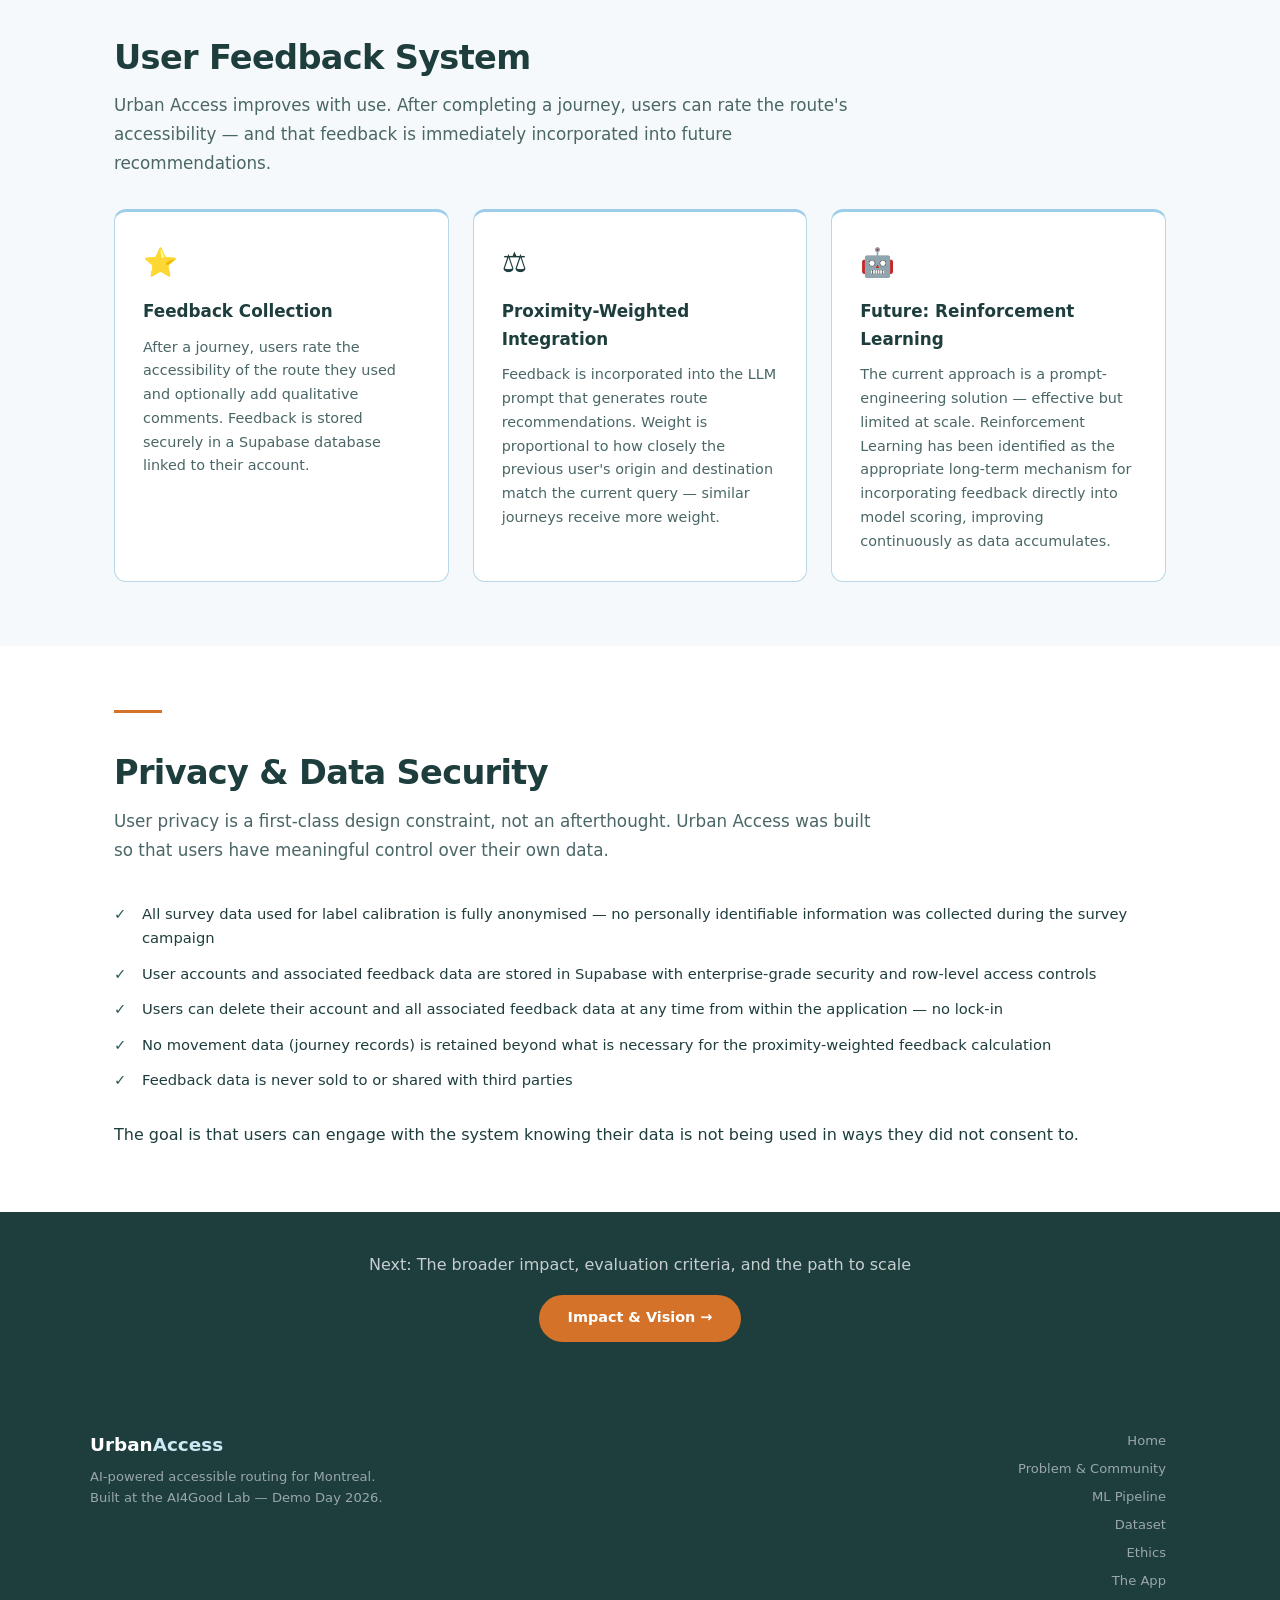
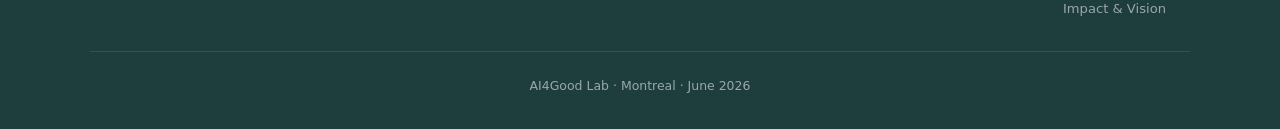
==== commit 73b1ef25: "small image tweaks" ====
--- a/docs/application.html
+++ b/docs/application.html
@@ -132,7 +132,7 @@
       <h2 class="section-title">Technical Architecture</h2>
       <p class="lead">Built entirely on open-source components and free API tiers — designed to be deployable without a large infrastructure budget.</p>
 
-      <div class="two-col">
+      <div class="two-col" style="align-items:stretch;">
         <div>
           <div class="table-wrap">
             <table class="data-table">
@@ -154,8 +154,8 @@
           </div>
         </div>
 
-        <div>
-          <img src="images/architecture-diagram.png" alt="Urban Access technical architecture diagram" style="width:100%;border-radius:8px;">
+        <div style="display:flex;align-items:center;align-self:stretch;">
+          <img src="images/architecture-diagram.png" alt="Urban Access technical architecture diagram" style="width:115%;border-radius:8px;">
         </div>
       </div>
     </div>
--- a/docs/main.css
+++ b/docs/main.css
@@ -597,11 +597,51 @@
   opacity: 0.65;
 }
 
-#mtl-map {
+#mtl-map,
+#impact-map {
   height: 480px;
   width: 100%;
   position: relative;
   background: var(--bg-off);
+}
+
+.map-select {
+  font-size: 0.73rem;
+  padding: 0.22rem 0.5rem;
+  border: 1px solid rgba(255,255,255,0.3);
+  border-radius: 4px;
+  background: rgba(255,255,255,0.12);
+  color: white;
+  cursor: pointer;
+  appearance: none;
+}
+.map-select option { color: #1e3d3d; background: #fff; }
+
+.map-view-toggle {
+  display: flex;
+  border: 1px solid rgba(255,255,255,0.3);
+  border-radius: 4px;
+  overflow: hidden;
+}
+.mvt-btn {
+  font-size: 0.72rem;
+  padding: 0.22rem 0.6rem;
+  border: none;
+  background: transparent;
+  color: rgba(255,255,255,0.6);
+  cursor: pointer;
+  transition: background 0.15s, color 0.15s;
+  white-space: nowrap;
+}
+.mvt-btn + .mvt-btn { border-left: 1px solid rgba(255,255,255,0.3); }
+.mvt-btn.active {
+  background: rgba(255,255,255,0.22);
+  color: #fff;
+  font-weight: 700;
+}
+
+.legend-heat {
+  background: linear-gradient(to right, #cce8f4, #9dcde8, #3d7070, #1e3d3d) !important;
 }
 
 .map-loading {
@@ -624,7 +664,7 @@
 .legend-gradient-bar {
   height: 8px;
   border-radius: 4px;
-  background: linear-gradient(to right, #cce8f4, #9dcde8, #3d7070, #2d5a5a, #1e3d3d);
+  background: linear-gradient(to right, #1e3d3d, #2d5a5a, #3d7070, #9dcde8, #cce8f4);
   margin-bottom: 4px;
 }
 .legend-labels {
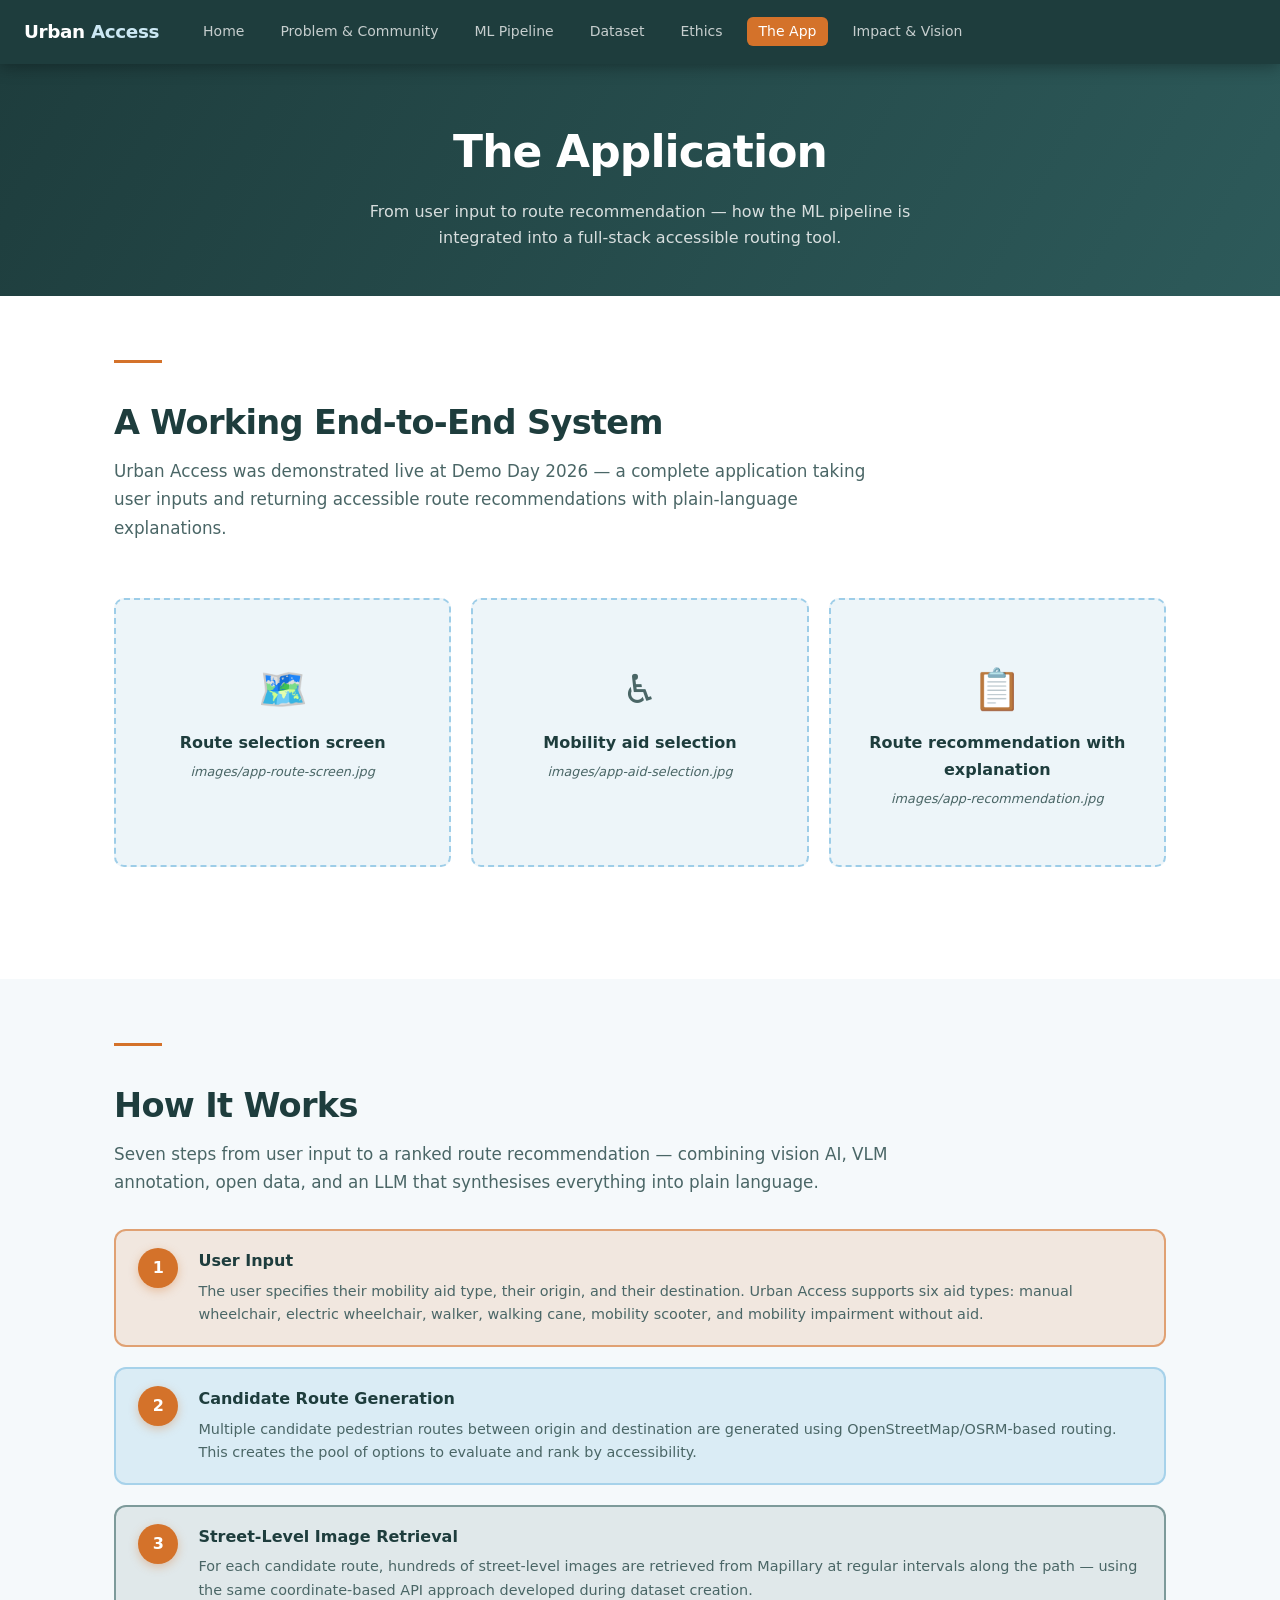
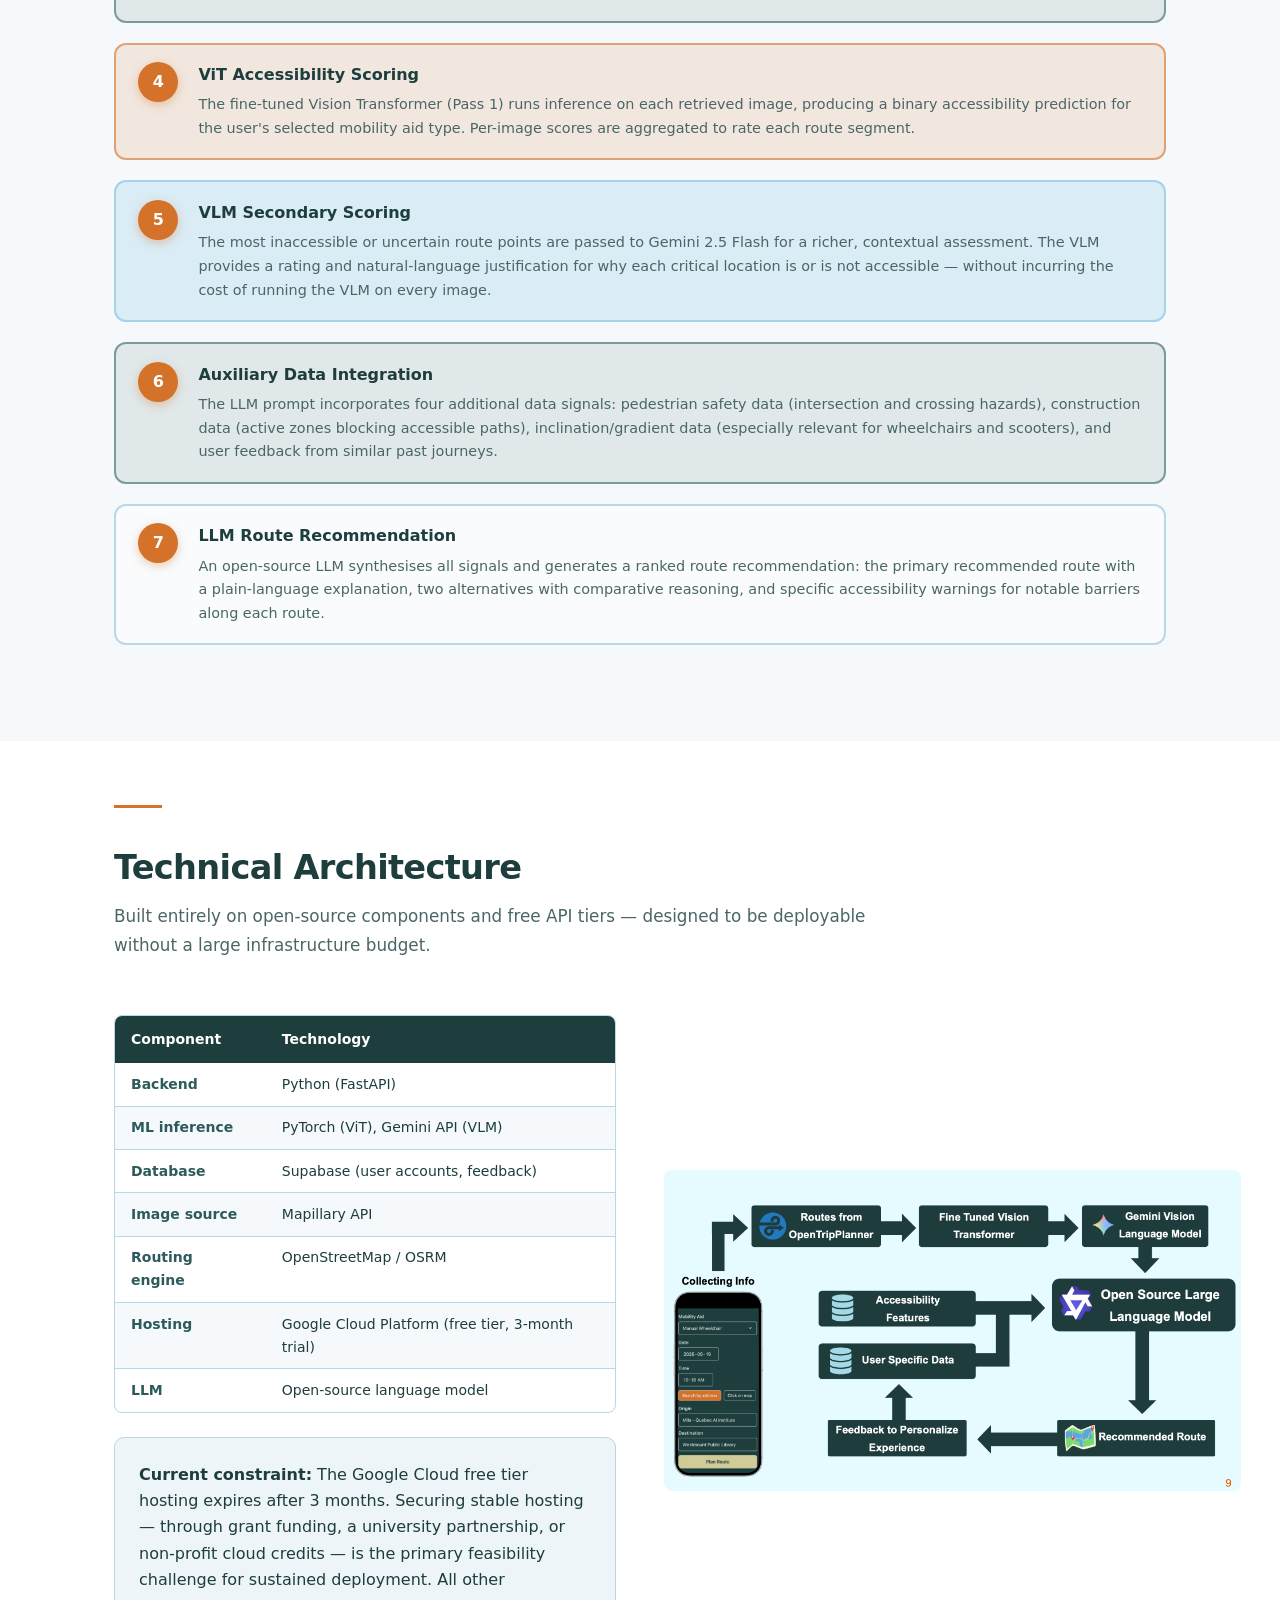
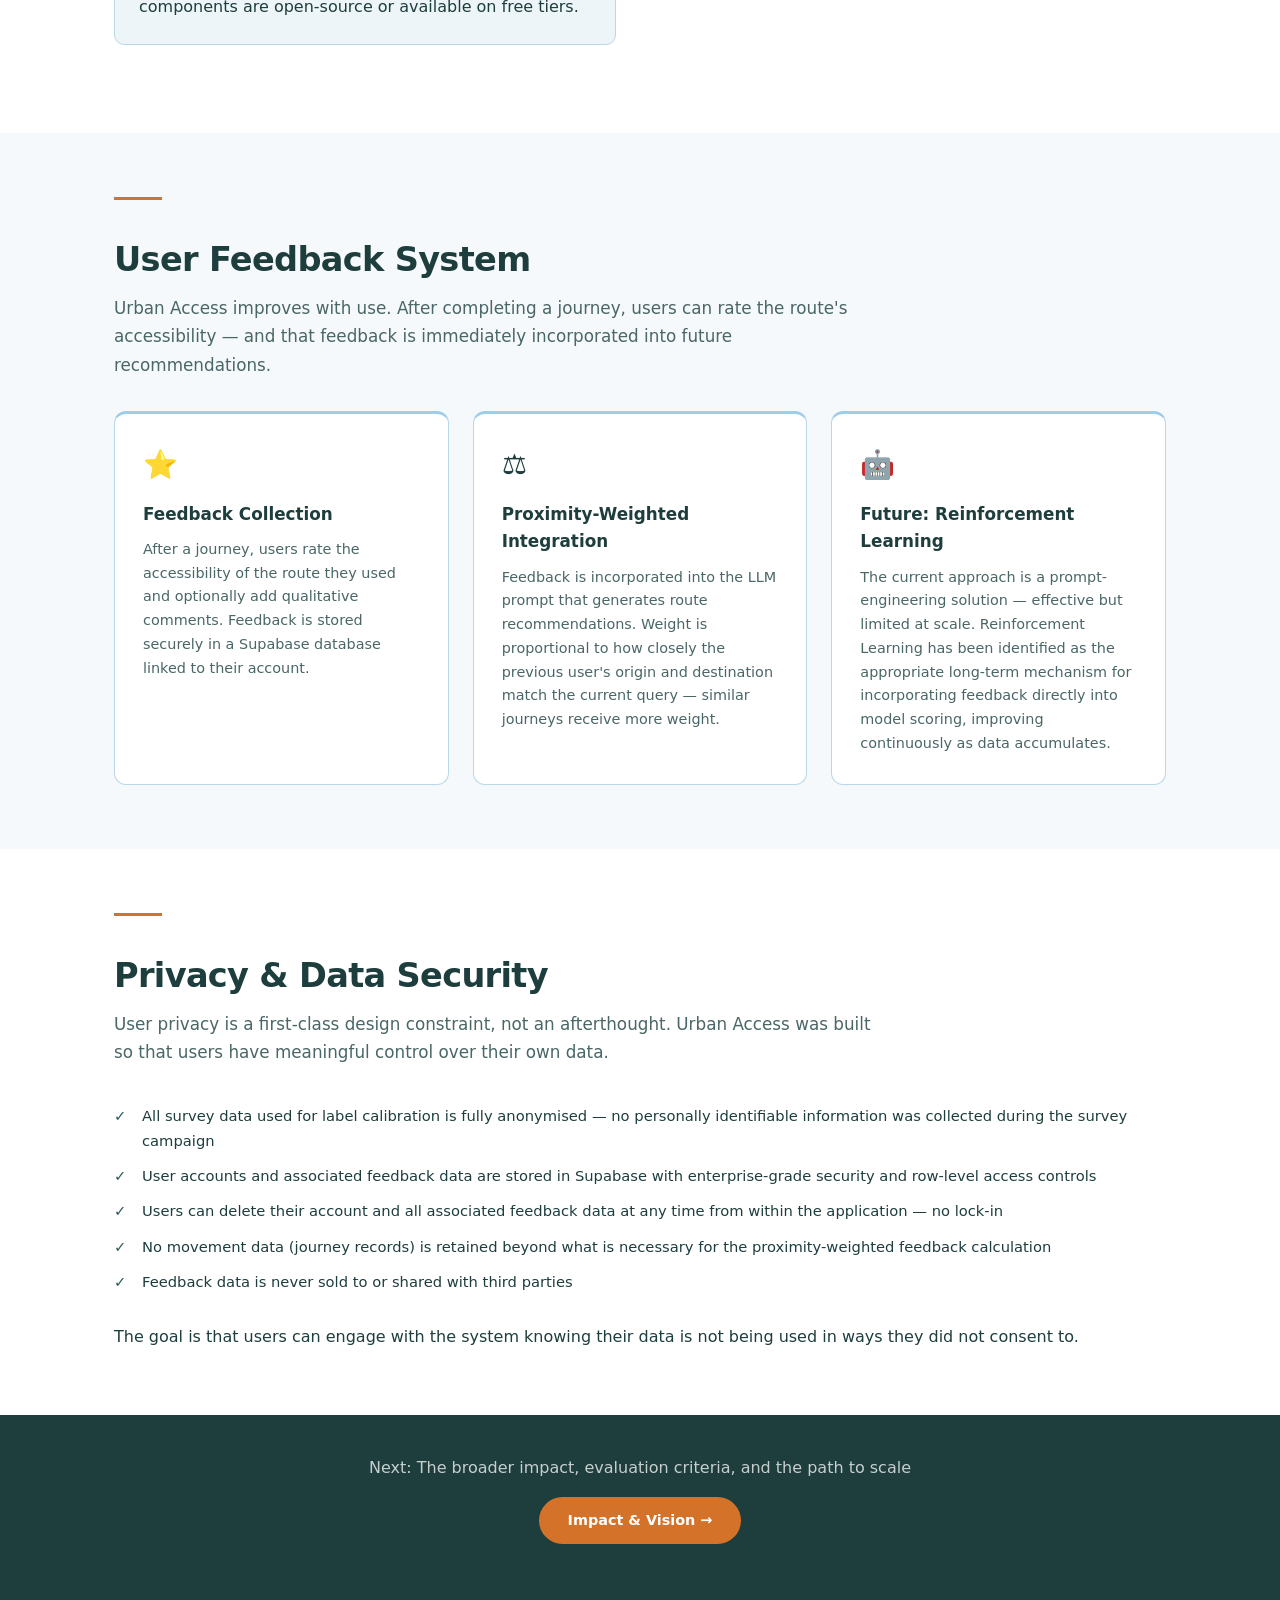
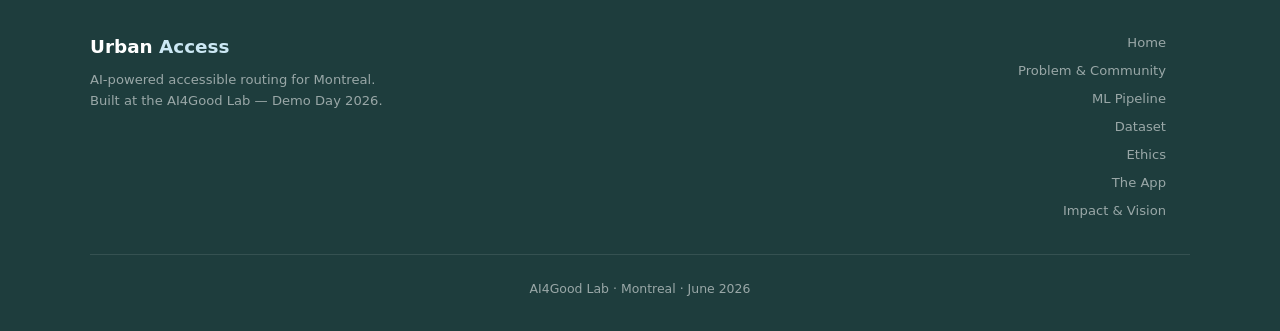
==== commit 22f66bbc: "mild text and css changes" ====
--- a/docs/application.html
+++ b/docs/application.html
@@ -9,7 +9,7 @@
 <body>
 
 <nav>
-  <a href="index.html" class="brand">Urban<span>Access</span></a>
+  <a href="index.html" class="brand">Urban <span>Access</span></a>
   <ul class="nav-links" id="navLinks">
     <li><a href="index.html">Home</a></li>
     <li><a href="community.html">Problem &amp; Community</a></li>
@@ -220,7 +220,7 @@
 <footer>
   <div class="footer-inner">
     <div>
-      <span class="brand">Urban<span>Access</span></span>
+      <span class="brand">Urban <span>Access</span></span>
       <p>AI-powered accessible routing for Montreal.<br>Built at the AI4Good Lab — Demo Day 2026.</p>
     </div>
     <nav>
--- a/docs/main.css
+++ b/docs/main.css
@@ -340,8 +340,28 @@
 .step {
   display: flex;
   gap: 1.25rem;
-  margin-bottom: 2rem;
+  margin-bottom: 1.25rem;
   align-items: flex-start;
+  padding: 1.1rem 1.4rem;
+  border-radius: 12px;
+  border: 2px solid var(--border);
+  background: rgba(255,255,255,0.35);
+}
+
+.steps .step:nth-child(1),
+.steps .step:nth-child(4) {
+  background: rgba(212, 114, 42, 0.13);
+  border-color: rgba(212, 114, 42, 0.60);
+}
+.steps .step:nth-child(2),
+.steps .step:nth-child(5) {
+  background: rgba(157, 205, 232, 0.30);
+  border-color: rgba(157, 205, 232, 0.85);
+}
+.steps .step:nth-child(3),
+.steps .step:nth-child(6) {
+  background: rgba(45, 90, 90, 0.10);
+  border-color: rgba(45, 90, 90, 0.55);
 }
 .step-num {
   min-width: 2.5rem;
@@ -419,7 +439,7 @@
   margin: 2rem 0;
 }
 .metric-box {
-  background: var(--teal-dark);
+  background: var(--teal-light);
   color: white;
   border-radius: 12px;
   padding: 1.25rem 1rem;
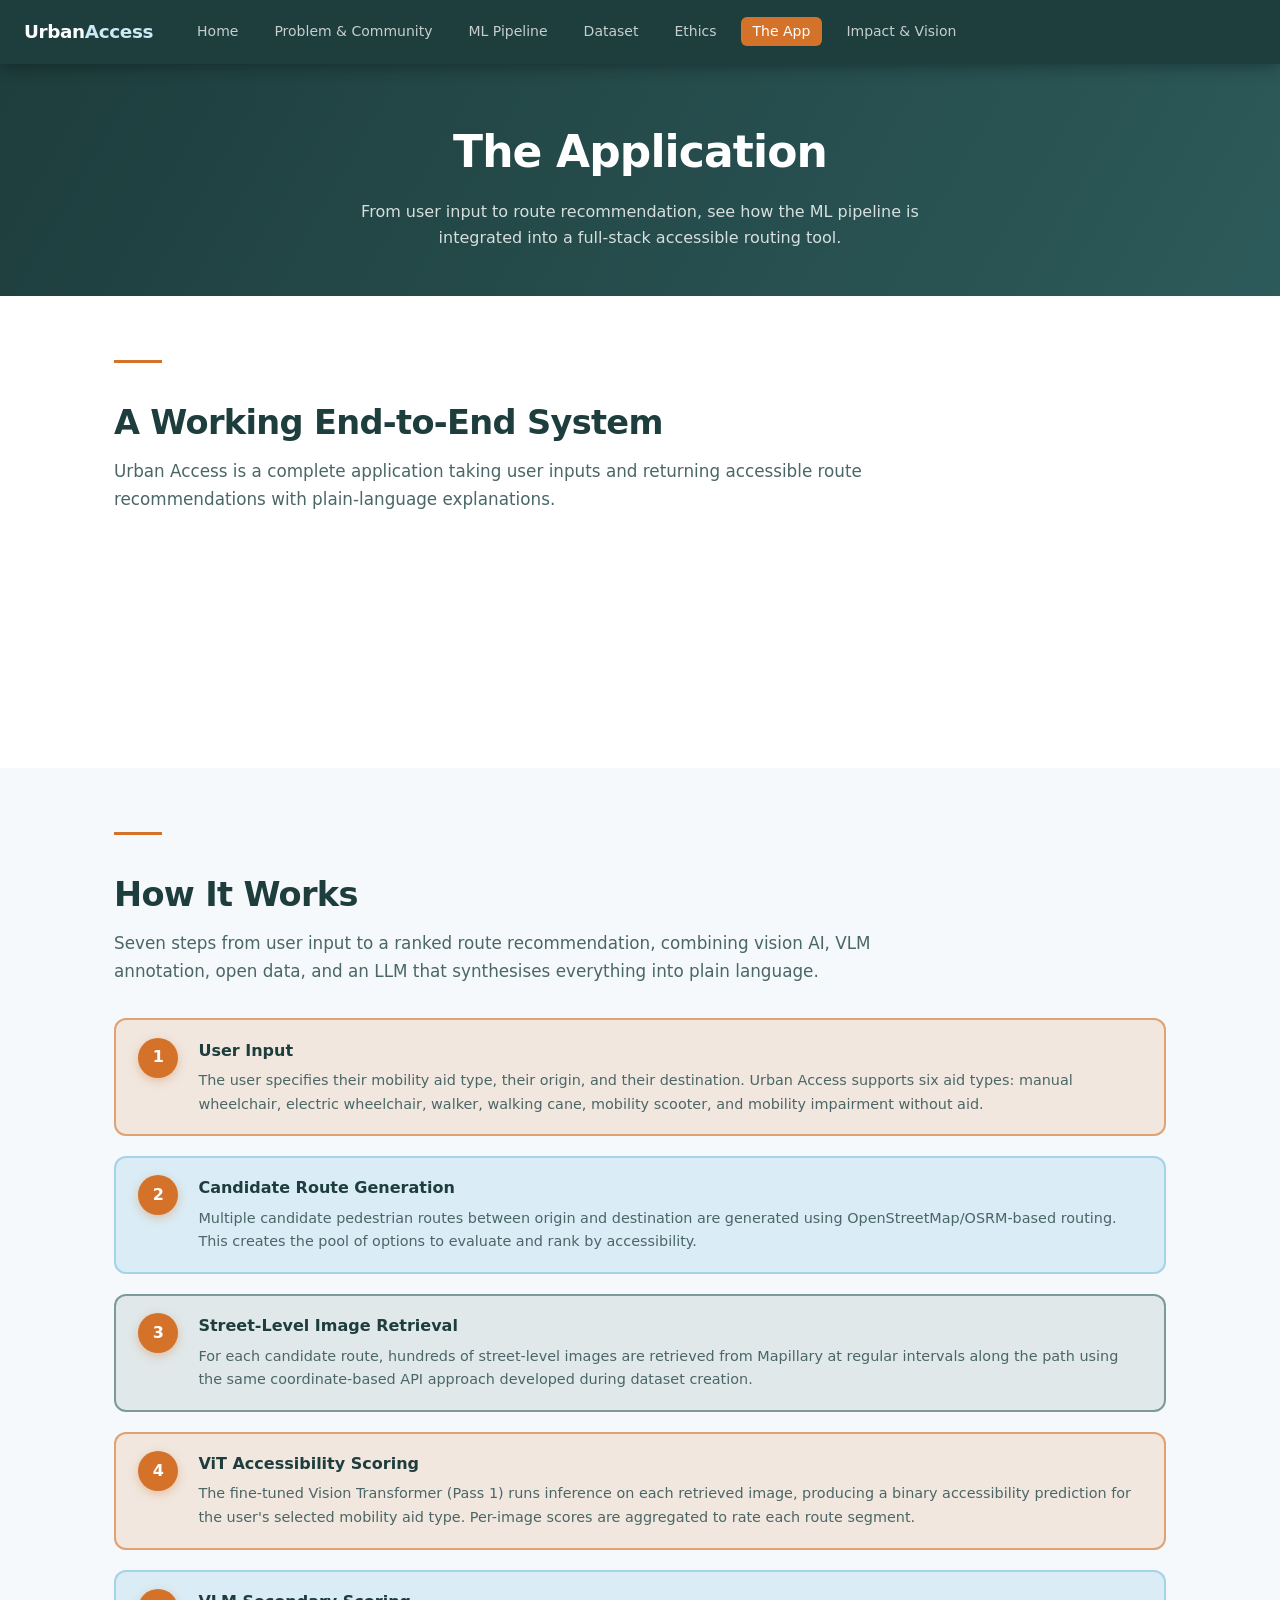
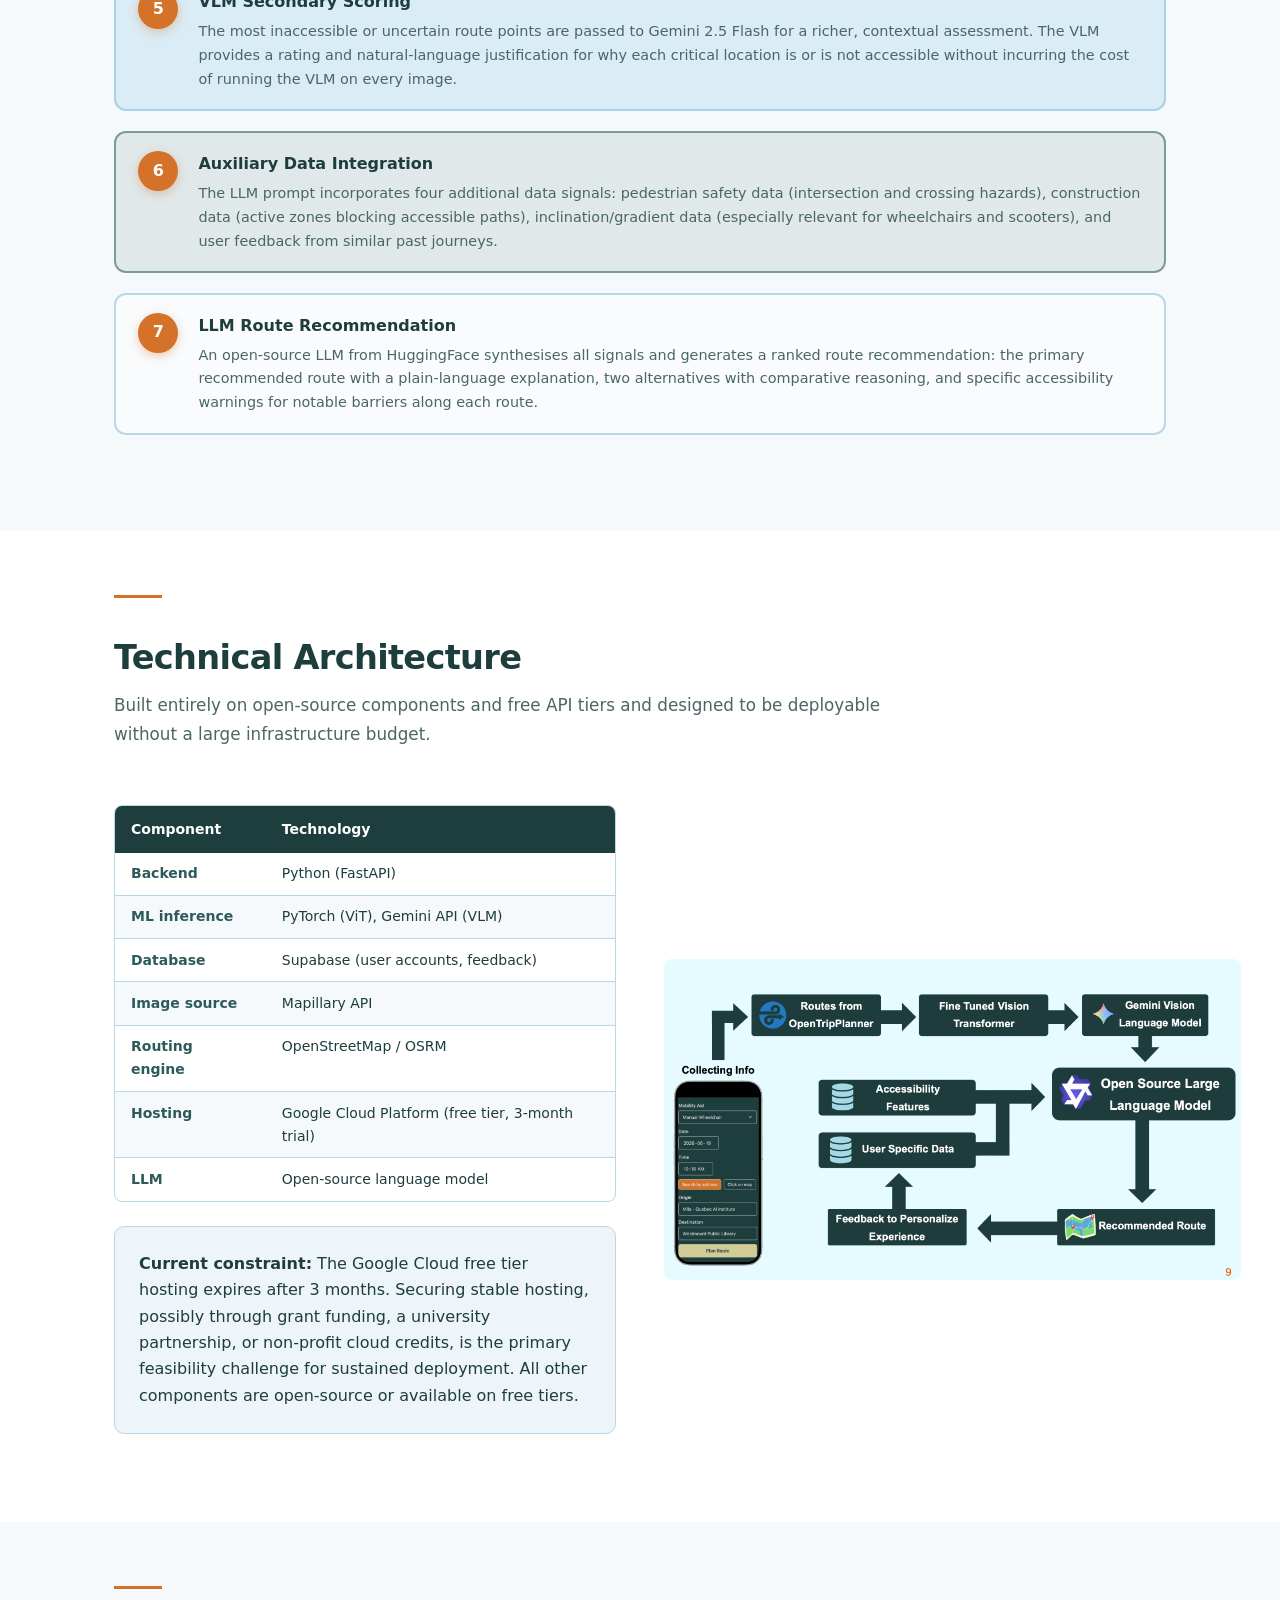
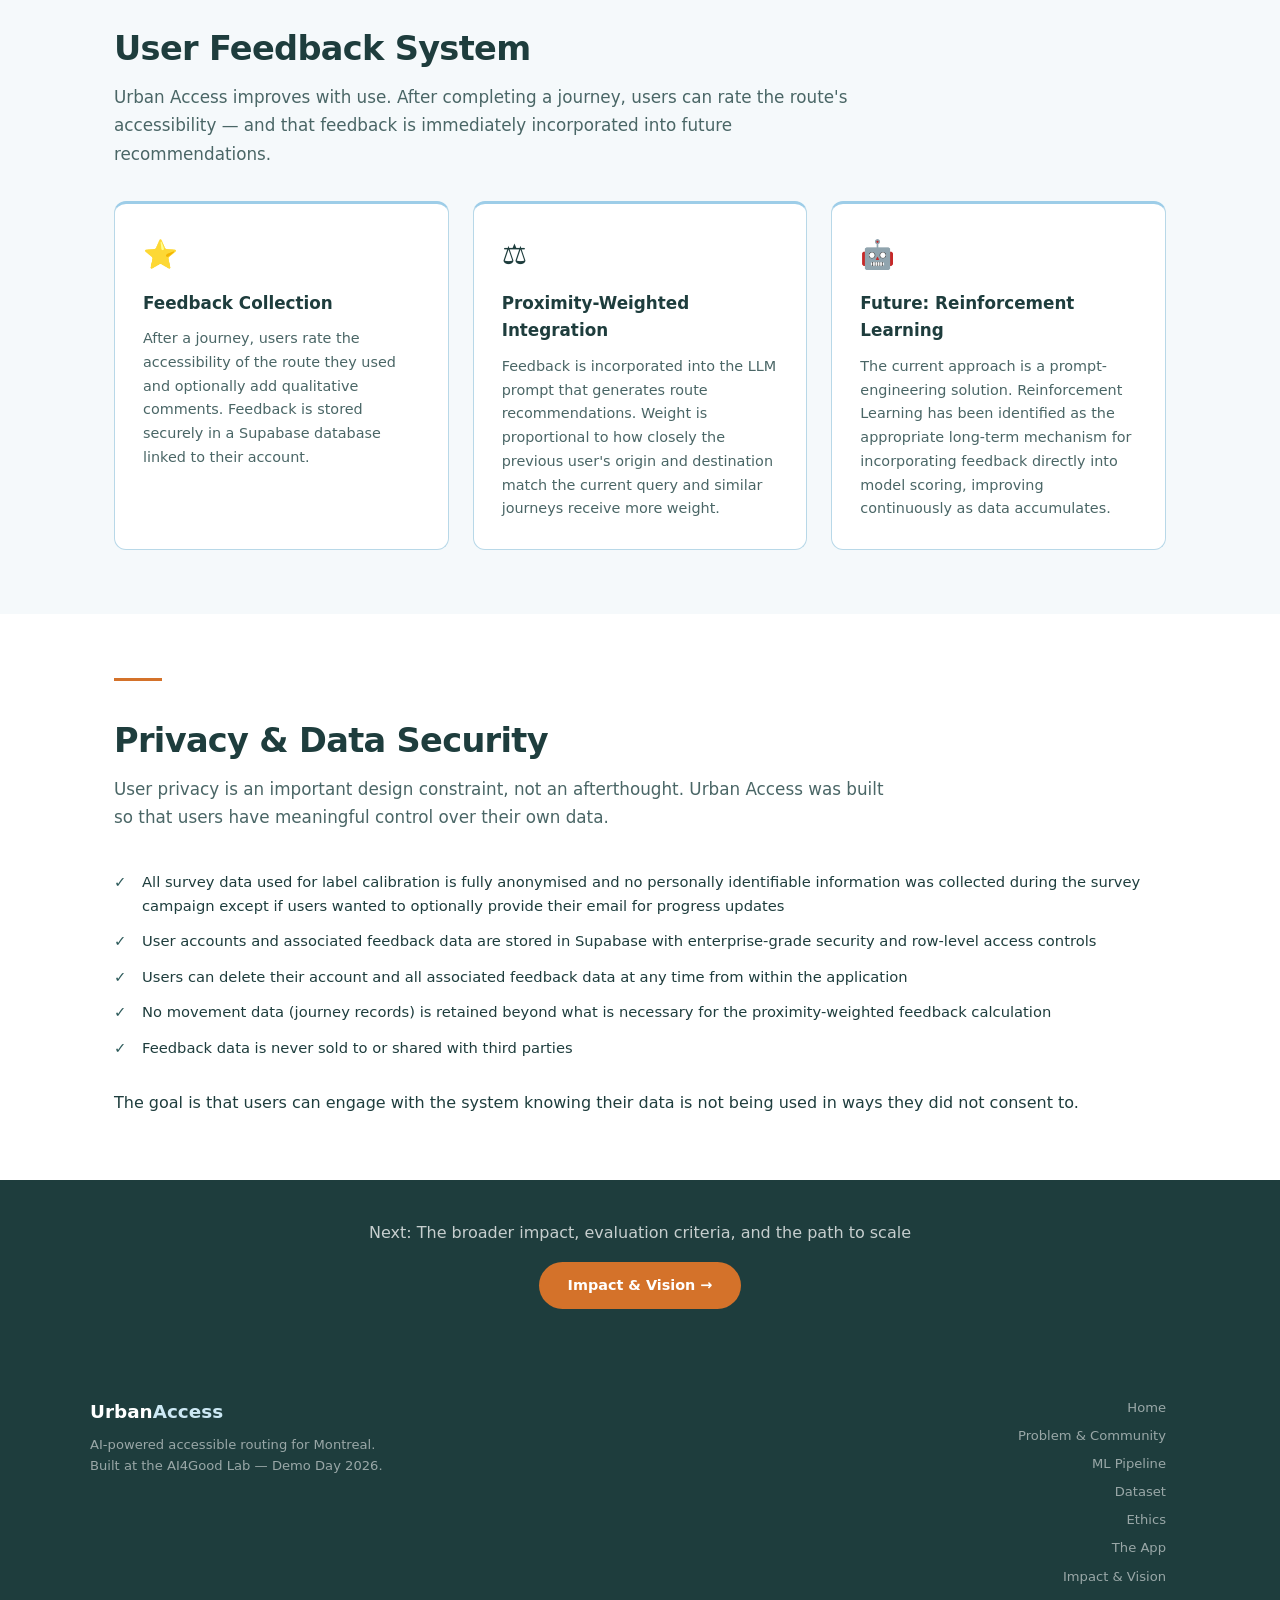
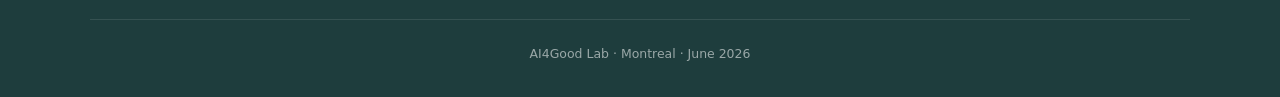
==== commit 737475cf: "added video" ====
--- a/docs/application.html
+++ b/docs/application.html
@@ -9,7 +9,7 @@
 <body>
 
 <nav>
-  <a href="index.html" class="brand">Urban <span>Access</span></a>
+  <a href="index.html" class="brand">Urban<span>Access</span></a>
   <ul class="nav-links" id="navLinks">
     <li><a href="index.html">Home</a></li>
     <li><a href="community.html">Problem &amp; Community</a></li>
@@ -26,7 +26,7 @@
 
   <div class="page-hero">
     <h1>The Application</h1>
-    <p>From user input to route recommendation — how the ML pipeline is integrated into a full-stack accessible routing tool.</p>
+    <p>From user input to route recommendation, see how the ML pipeline is integrated into a full-stack accessible routing tool.</p>
   </div>
 
   <!-- ── APP SCREENSHOTS ── -->
@@ -34,24 +34,11 @@
     <div class="container">
       <hr class="section-rule">
       <h2 class="section-title">A Working End-to-End System</h2>
-      <p class="lead">Urban Access was demonstrated live at Demo Day 2026 — a complete application taking user inputs and returning accessible route recommendations with plain-language explanations.</p>
-
-      <div class="img-grid">
-        <div class="img-placeholder">
-          <span class="ph-icon">🗺️</span>
-          <p class="ph-title">Route selection screen</p>
-          <p class="ph-hint">images/app-route-screen.jpg</p>
-        </div>
-        <div class="img-placeholder">
-          <span class="ph-icon">♿</span>
-          <p class="ph-title">Mobility aid selection</p>
-          <p class="ph-hint">images/app-aid-selection.jpg</p>
-        </div>
-        <div class="img-placeholder">
-          <span class="ph-icon">📋</span>
-          <p class="ph-title">Route recommendation with explanation</p>
-          <p class="ph-hint">images/app-recommendation.jpg</p>
-        </div>
+      <p class="lead">Urban Access is a complete application taking user inputs and returning accessible route recommendations with plain-language explanations.</p>
+
+      <div style="text-align:center;">
+        <video src="images/Screen_recording.mp4" autoplay muted loop playsinline
+               style="max-width:100%;border-radius:8px;display:inline-block;"></video>
       </div>
     </div>
   </section>
@@ -61,7 +48,7 @@
     <div class="container">
       <hr class="section-rule">
       <h2 class="section-title">How It Works</h2>
-      <p class="lead">Seven steps from user input to a ranked route recommendation — combining vision AI, VLM annotation, open data, and an LLM that synthesises everything into plain language.</p>
+      <p class="lead">Seven steps from user input to a ranked route recommendation, combining vision AI, VLM annotation, open data, and an LLM that synthesises everything into plain language.</p>
 
       <div class="steps mt-3">
 
@@ -85,7 +72,7 @@
           <div class="step-num">3</div>
           <div class="step-body">
             <h4>Street-Level Image Retrieval</h4>
-            <p>For each candidate route, hundreds of street-level images are retrieved from Mapillary at regular intervals along the path — using the same coordinate-based API approach developed during dataset creation.</p>
+            <p>For each candidate route, hundreds of street-level images are retrieved from Mapillary at regular intervals along the path using the same coordinate-based API approach developed during dataset creation.</p>
           </div>
         </div>
 
@@ -101,7 +88,7 @@
           <div class="step-num">5</div>
           <div class="step-body">
             <h4>VLM Secondary Scoring</h4>
-            <p>The most inaccessible or uncertain route points are passed to Gemini 2.5 Flash for a richer, contextual assessment. The VLM provides a rating and natural-language justification for why each critical location is or is not accessible — without incurring the cost of running the VLM on every image.</p>
+            <p>The most inaccessible or uncertain route points are passed to Gemini 2.5 Flash for a richer, contextual assessment. The VLM provides a rating and natural-language justification for why each critical location is or is not accessible without incurring the cost of running the VLM on every image.</p>
           </div>
         </div>
 
@@ -117,7 +104,7 @@
           <div class="step-num">7</div>
           <div class="step-body">
             <h4>LLM Route Recommendation</h4>
-            <p>An open-source LLM synthesises all signals and generates a ranked route recommendation: the primary recommended route with a plain-language explanation, two alternatives with comparative reasoning, and specific accessibility warnings for notable barriers along each route.</p>
+            <p>An open-source LLM from HuggingFace synthesises all signals and generates a ranked route recommendation: the primary recommended route with a plain-language explanation, two alternatives with comparative reasoning, and specific accessibility warnings for notable barriers along each route.</p>
           </div>
         </div>
 
@@ -130,7 +117,7 @@
     <div class="container">
       <hr class="section-rule">
       <h2 class="section-title">Technical Architecture</h2>
-      <p class="lead">Built entirely on open-source components and free API tiers — designed to be deployable without a large infrastructure budget.</p>
+      <p class="lead">Built entirely on open-source components and free API tiers and designed to be deployable without a large infrastructure budget.</p>
 
       <div class="two-col" style="align-items:stretch;">
         <div>
@@ -150,7 +137,7 @@
           </div>
 
           <div class="info-box mt-3">
-            <p><strong>Current constraint:</strong> The Google Cloud free tier hosting expires after 3 months. Securing stable hosting — through grant funding, a university partnership, or non-profit cloud credits — is the primary feasibility challenge for sustained deployment. All other components are open-source or available on free tiers.</p>
+            <p><strong>Current constraint:</strong> The Google Cloud free tier hosting expires after 3 months. Securing stable hosting, possibly through grant funding, a university partnership, or non-profit cloud credits, is the primary feasibility challenge for sustained deployment. All other components are open-source or available on free tiers.</p>
           </div>
         </div>
 
@@ -177,12 +164,12 @@
         <div class="card">
           <span class="card-icon">⚖️</span>
           <h3>Proximity-Weighted Integration</h3>
-          <p>Feedback is incorporated into the LLM prompt that generates route recommendations. Weight is proportional to how closely the previous user's origin and destination match the current query — similar journeys receive more weight.</p>
+          <p>Feedback is incorporated into the LLM prompt that generates route recommendations. Weight is proportional to how closely the previous user's origin and destination match the current query and similar journeys receive more weight.</p>
         </div>
         <div class="card">
           <span class="card-icon">🤖</span>
           <h3>Future: Reinforcement Learning</h3>
-          <p>The current approach is a prompt-engineering solution — effective but limited at scale. Reinforcement Learning has been identified as the appropriate long-term mechanism for incorporating feedback directly into model scoring, improving continuously as data accumulates.</p>
+          <p>The current approach is a prompt-engineering solution. Reinforcement Learning has been identified as the appropriate long-term mechanism for incorporating feedback directly into model scoring, improving continuously as data accumulates.</p>
         </div>
       </div>
 
@@ -194,12 +181,12 @@
     <div class="container">
       <hr class="section-rule">
       <h2 class="section-title">Privacy &amp; Data Security</h2>
-      <p class="lead">User privacy is a first-class design constraint, not an afterthought. Urban Access was built so that users have meaningful control over their own data.</p>
+      <p class="lead">User privacy is an important design constraint, not an afterthought. Urban Access was built so that users have meaningful control over their own data.</p>
 
       <ul class="check-list mt-3">
-        <li>All survey data used for label calibration is fully anonymised — no personally identifiable information was collected during the survey campaign</li>
+        <li>All survey data used for label calibration is fully anonymised and no personally identifiable information was collected during the survey campaign except if users wanted to optionally provide their email for progress updates</li>
         <li>User accounts and associated feedback data are stored in Supabase with enterprise-grade security and row-level access controls</li>
-        <li>Users can delete their account and all associated feedback data at any time from within the application — no lock-in</li>
+        <li>Users can delete their account and all associated feedback data at any time from within the application</li>
         <li>No movement data (journey records) is retained beyond what is necessary for the proximity-weighted feedback calculation</li>
         <li>Feedback data is never sold to or shared with third parties</li>
       </ul>
@@ -220,7 +207,7 @@
 <footer>
   <div class="footer-inner">
     <div>
-      <span class="brand">Urban <span>Access</span></span>
+      <span class="brand">Urban<span>Access</span></span>
       <p>AI-powered accessible routing for Montreal.<br>Built at the AI4Good Lab — Demo Day 2026.</p>
     </div>
     <nav>
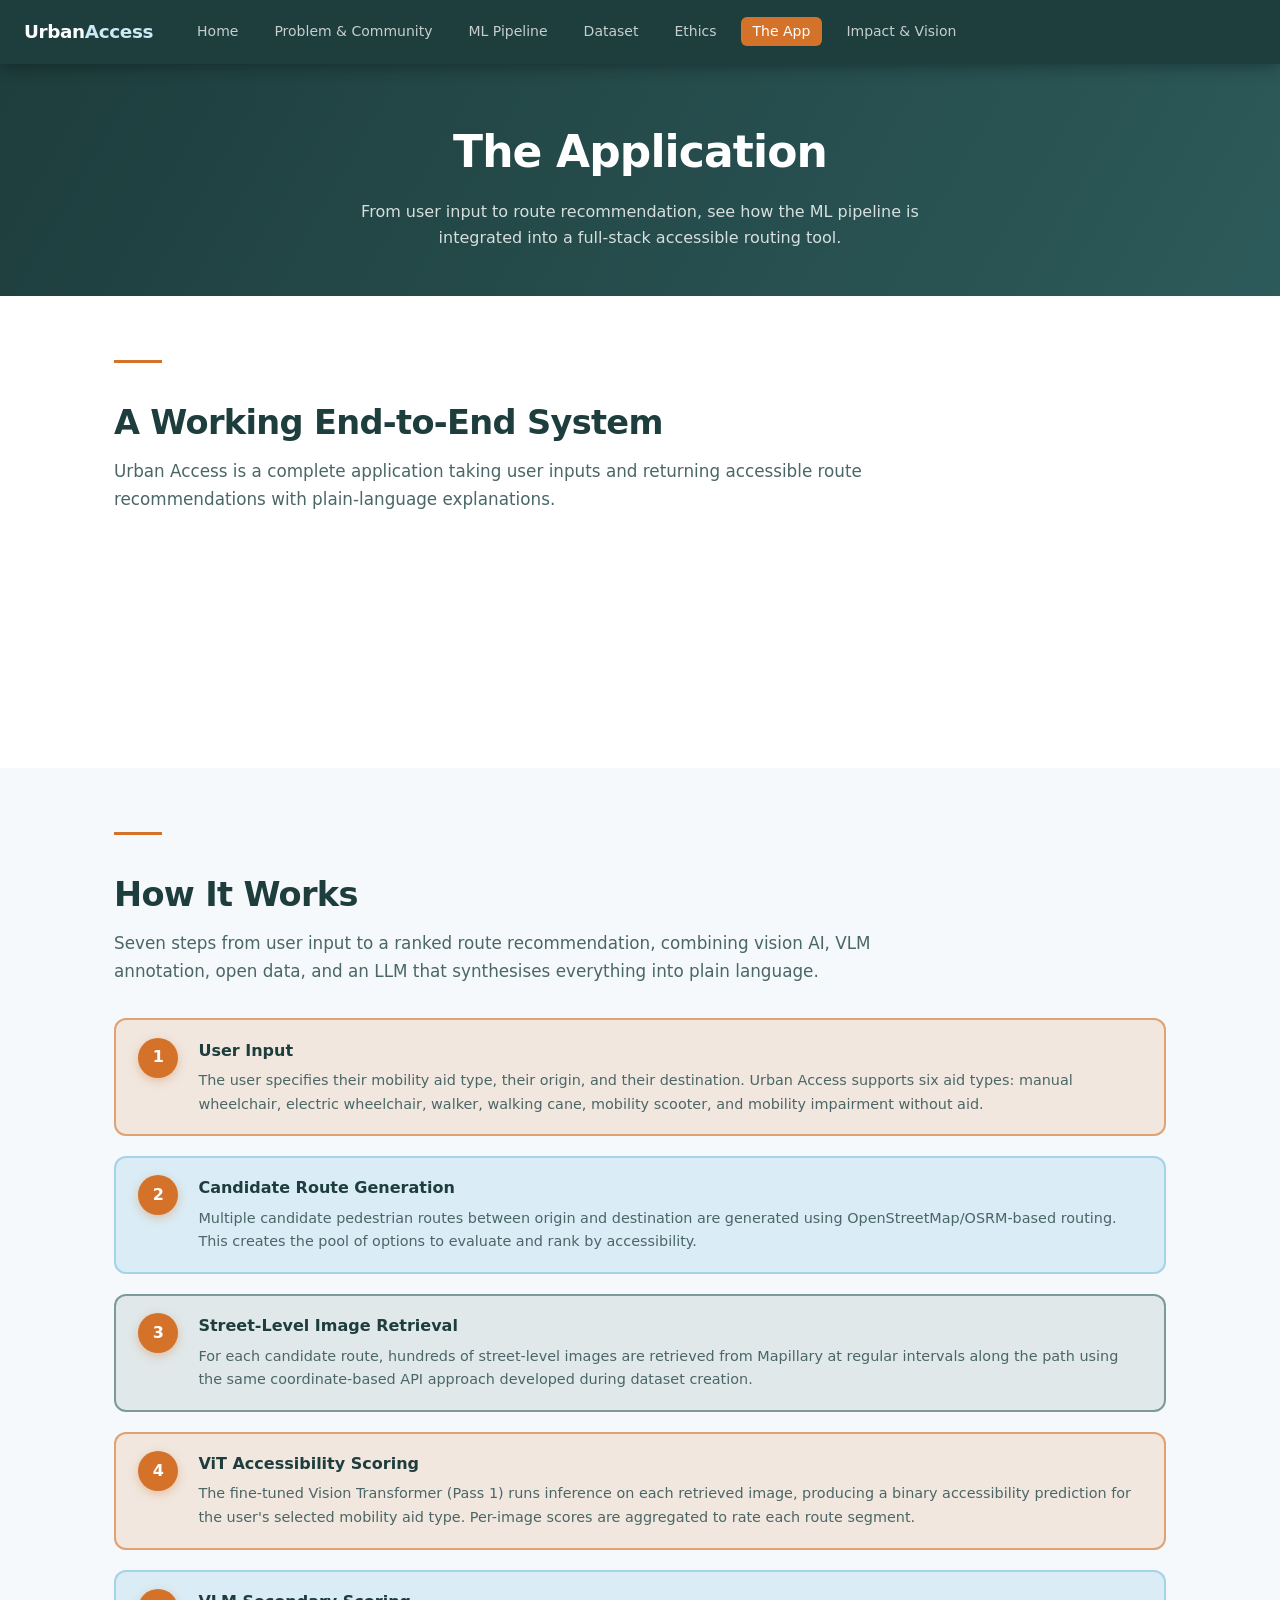
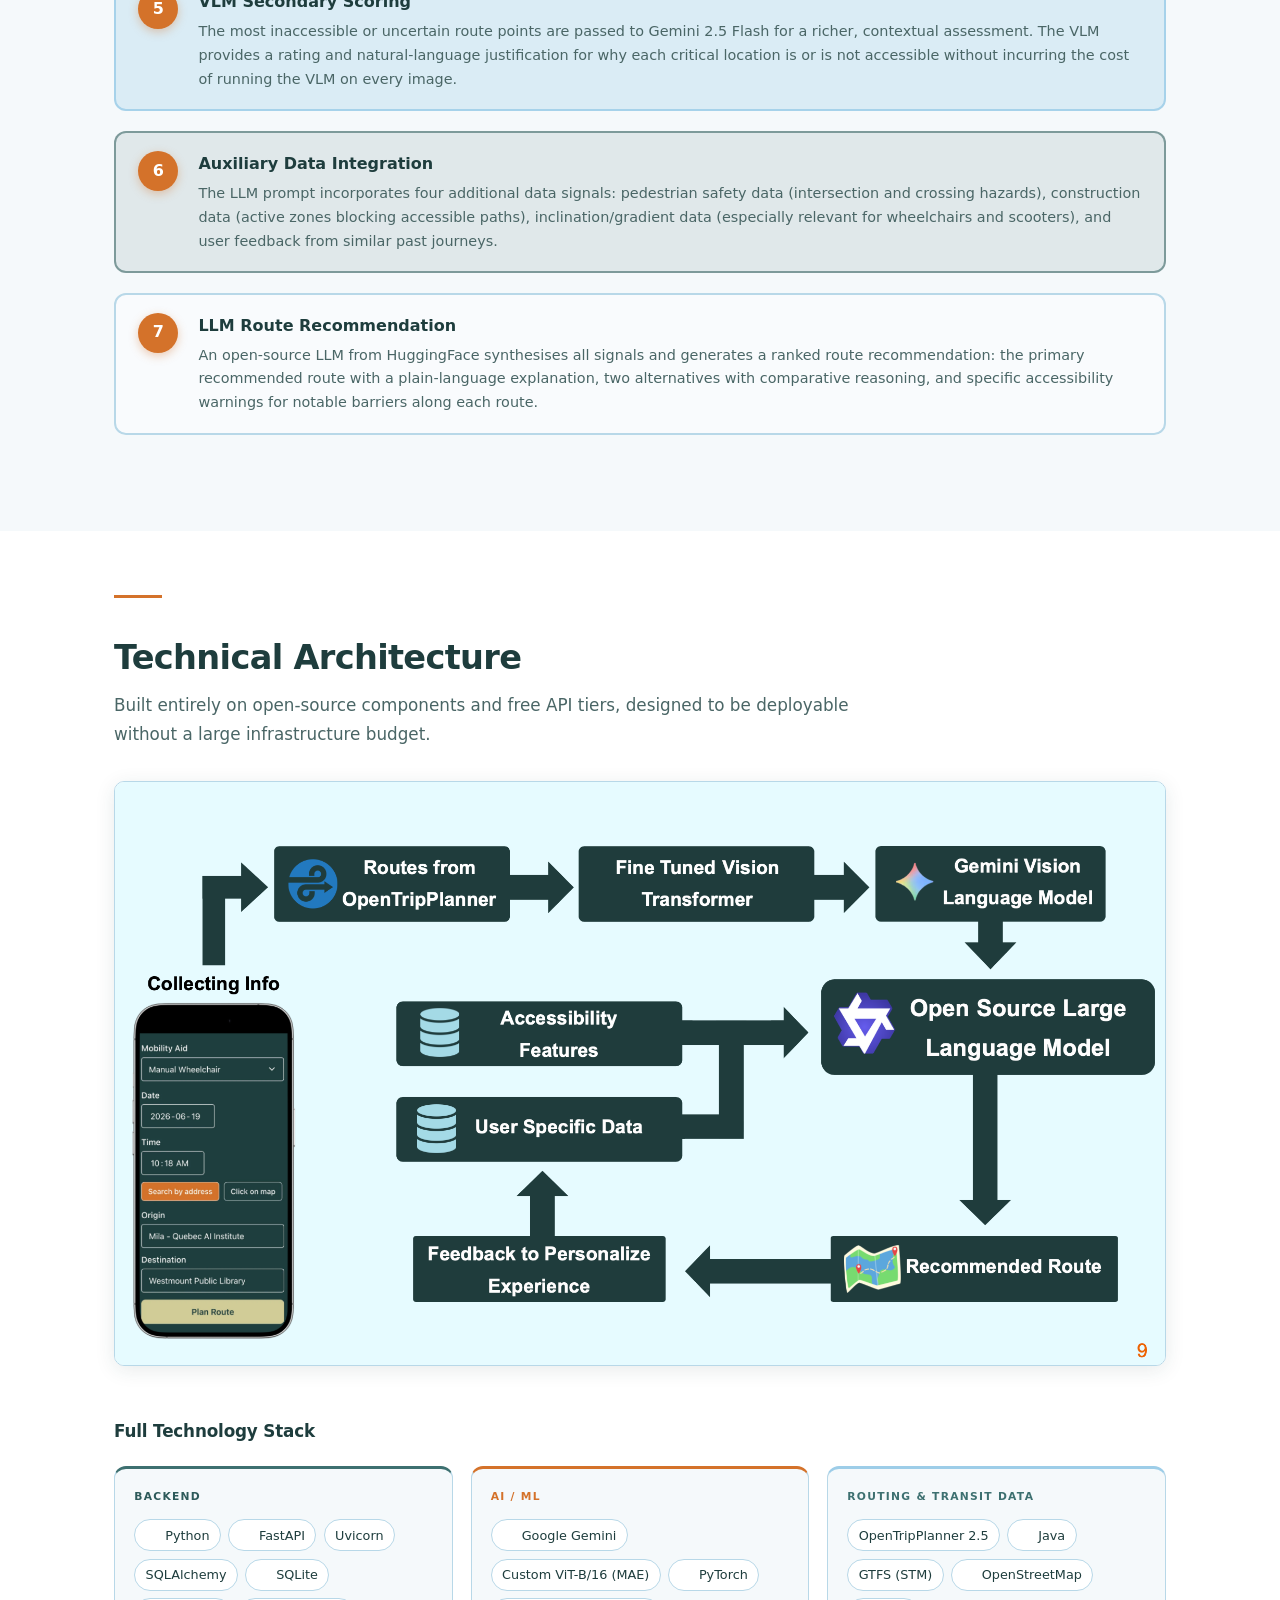
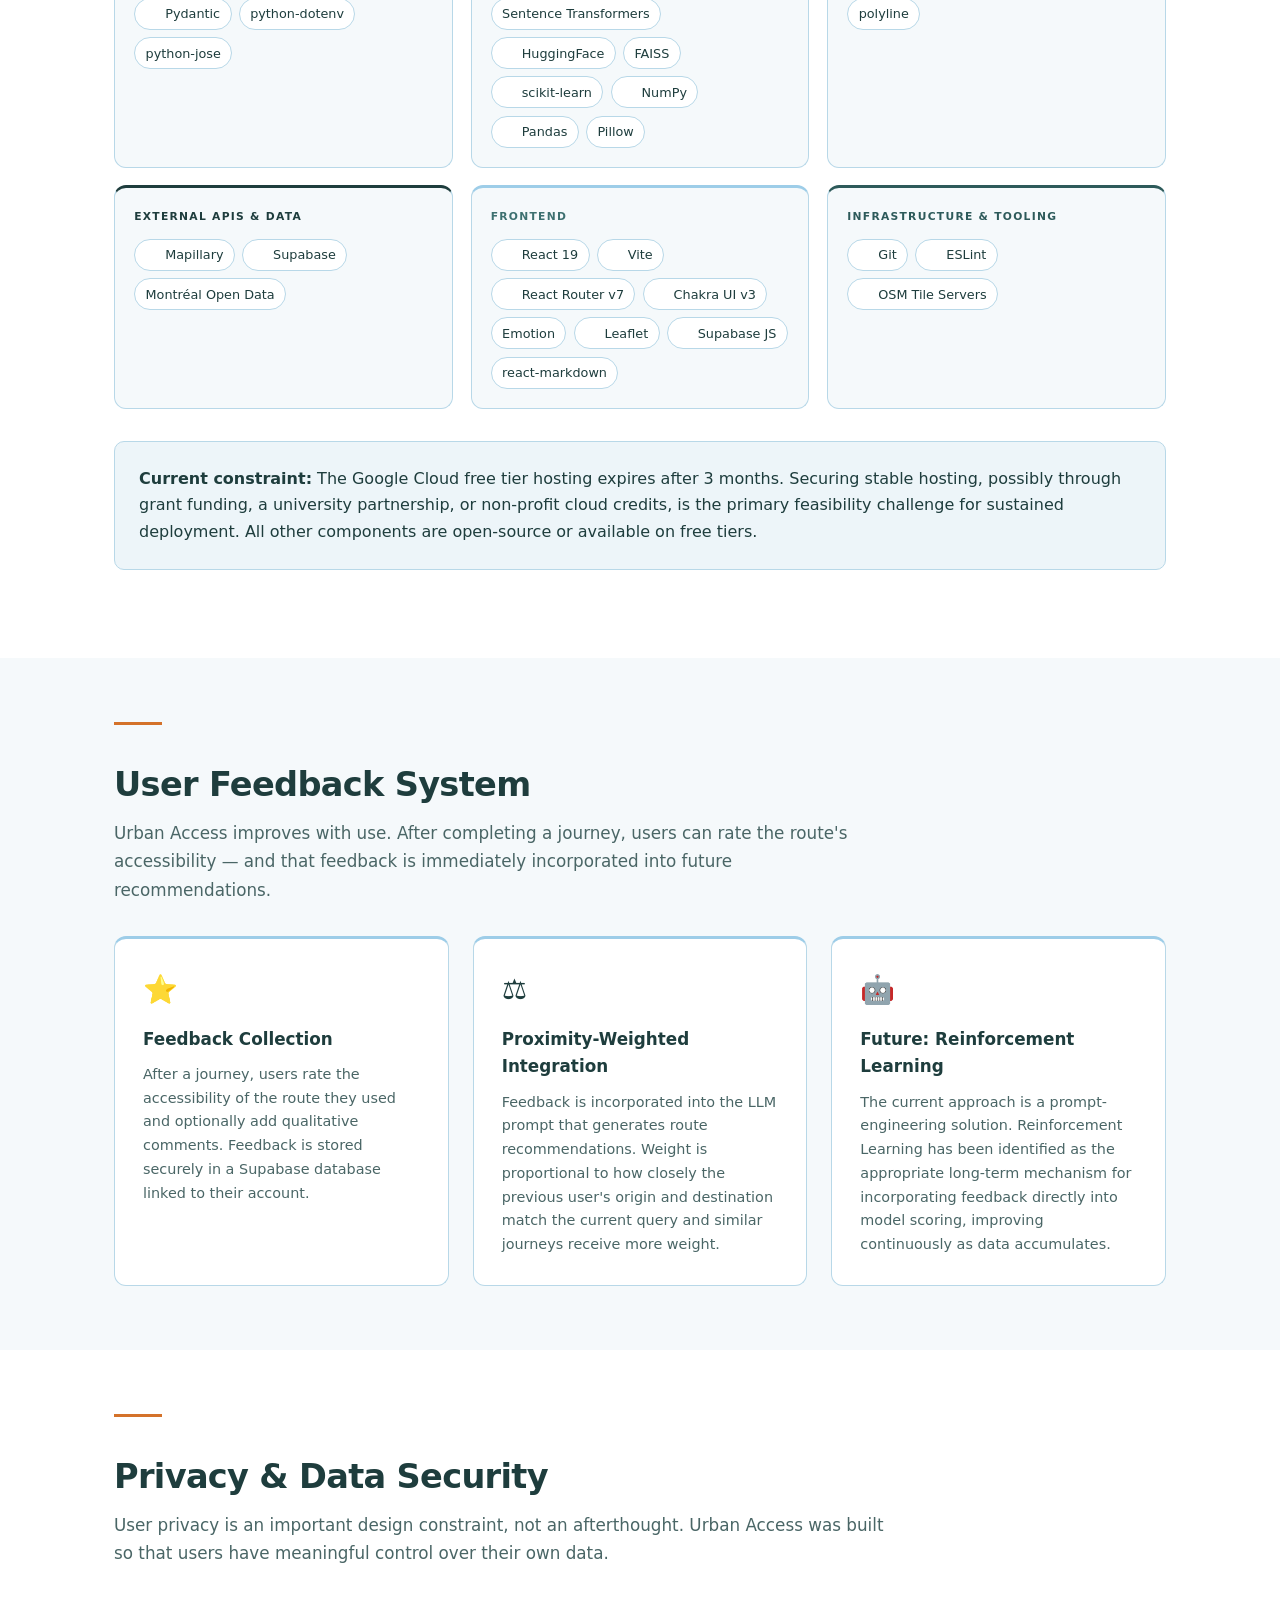
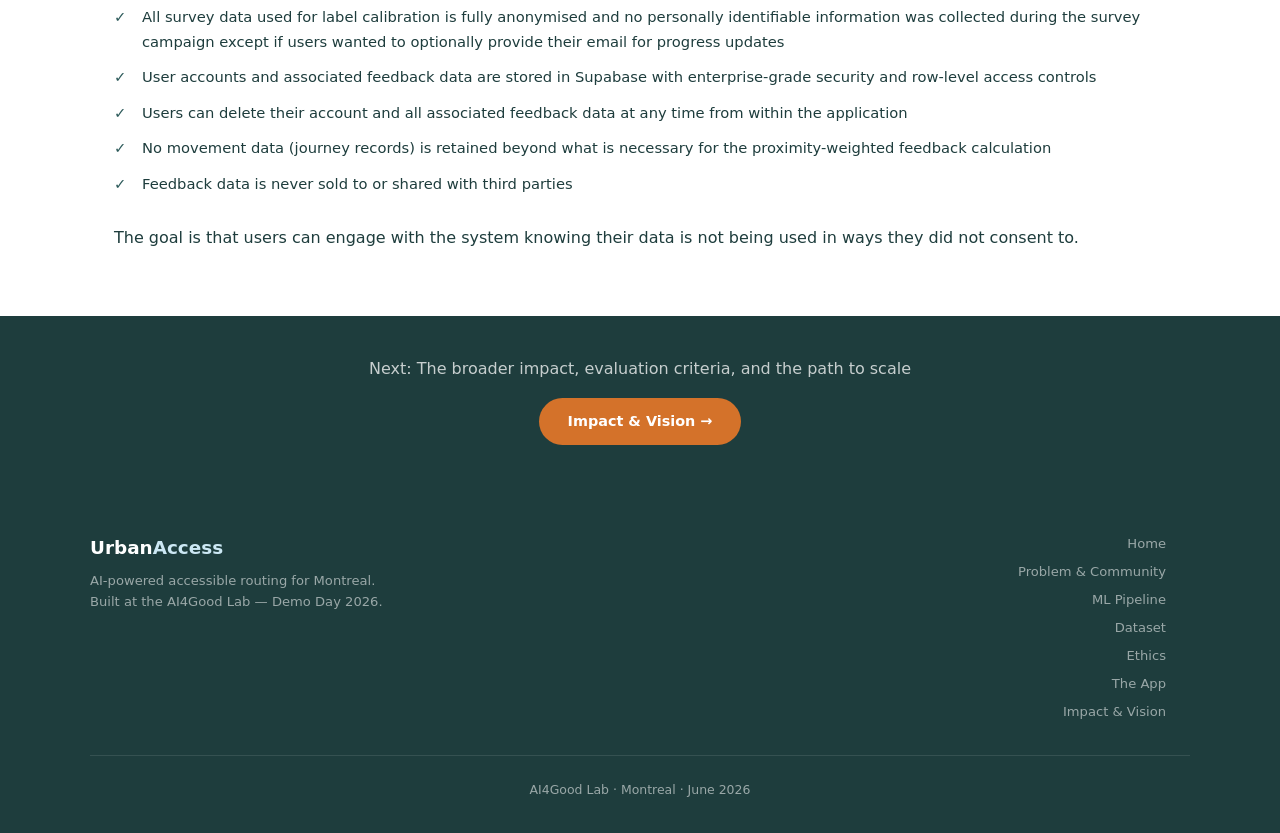
==== commit e9e08f80: "tech stack" ====
--- a/docs/application.html
+++ b/docs/application.html
@@ -117,33 +117,99 @@
     <div class="container">
       <hr class="section-rule">
       <h2 class="section-title">Technical Architecture</h2>
-      <p class="lead">Built entirely on open-source components and free API tiers and designed to be deployable without a large infrastructure budget.</p>
-
-      <div class="two-col" style="align-items:stretch;">
-        <div>
-          <div class="table-wrap">
-            <table class="data-table">
-              <thead><tr><th>Component</th><th>Technology</th></tr></thead>
-              <tbody>
-                <tr><td>Backend</td><td>Python (FastAPI)</td></tr>
-                <tr><td>ML inference</td><td>PyTorch (ViT), Gemini API (VLM)</td></tr>
-                <tr><td>Database</td><td>Supabase (user accounts, feedback)</td></tr>
-                <tr><td>Image source</td><td>Mapillary API</td></tr>
-                <tr><td>Routing engine</td><td>OpenStreetMap / OSRM</td></tr>
-                <tr><td>Hosting</td><td>Google Cloud Platform (free tier, 3-month trial)</td></tr>
-                <tr><td>LLM</td><td>Open-source language model</td></tr>
-              </tbody>
-            </table>
-          </div>
-
-          <div class="info-box mt-3">
-            <p><strong>Current constraint:</strong> The Google Cloud free tier hosting expires after 3 months. Securing stable hosting, possibly through grant funding, a university partnership, or non-profit cloud credits, is the primary feasibility challenge for sustained deployment. All other components are open-source or available on free tiers.</p>
-          </div>
-        </div>
-
-        <div style="display:flex;align-items:center;align-self:stretch;">
-          <img src="images/architecture-diagram.png" alt="Urban Access technical architecture diagram" style="width:115%;border-radius:8px;">
-        </div>
+      <p class="lead">Built entirely on open-source components and free API tiers, designed to be deployable without a large infrastructure budget.</p>
+
+      <div style="text-align:center;margin-bottom:2.75rem;">
+        <img src="images/architecture-diagram.png" alt="Urban Access technical architecture diagram" style="max-width:100%;border-radius:10px;border:1px solid var(--border);box-shadow:0 4px 20px rgba(30,61,61,0.10);">
+      </div>
+
+      <h3 style="font-size:1.05rem;font-weight:700;color:var(--teal-dark);margin-bottom:1.25rem;letter-spacing:-0.01em;">Full Technology Stack</h3>
+
+      <div style="display:grid;grid-template-columns:repeat(auto-fill,minmax(300px,1fr));gap:1.1rem;margin-bottom:2rem;">
+
+        <!-- Backend -->
+        <div style="background:var(--bg-warm);border:1px solid var(--border);border-radius:12px;padding:1.2rem;border-top:3px solid var(--teal-light);">
+          <div style="font-size:0.67rem;font-weight:800;letter-spacing:0.12em;text-transform:uppercase;color:var(--teal-mid);margin-bottom:0.85rem;">Backend</div>
+          <div style="display:flex;flex-wrap:wrap;gap:0.45rem;">
+            <span style="display:inline-flex;align-items:center;gap:0.35rem;background:white;border:1px solid var(--border);border-radius:20px;padding:0.28rem 0.65rem;font-size:0.8rem;color:var(--text);"><img src="https://cdn.jsdelivr.net/gh/devicons/devicon@latest/icons/python/python-original.svg" alt="" style="width:14px;height:14px;flex-shrink:0;">Python</span>
+            <span style="display:inline-flex;align-items:center;gap:0.35rem;background:white;border:1px solid var(--border);border-radius:20px;padding:0.28rem 0.65rem;font-size:0.8rem;color:var(--text);"><img src="https://cdn.simpleicons.org/fastapi" alt="" style="width:14px;height:14px;flex-shrink:0;">FastAPI</span>
+            <span style="display:inline-flex;align-items:center;gap:0.35rem;background:white;border:1px solid var(--border);border-radius:20px;padding:0.28rem 0.65rem;font-size:0.8rem;color:var(--text);">Uvicorn</span>
+            <span style="display:inline-flex;align-items:center;gap:0.35rem;background:white;border:1px solid var(--border);border-radius:20px;padding:0.28rem 0.65rem;font-size:0.8rem;color:var(--text);">SQLAlchemy</span>
+            <span style="display:inline-flex;align-items:center;gap:0.35rem;background:white;border:1px solid var(--border);border-radius:20px;padding:0.28rem 0.65rem;font-size:0.8rem;color:var(--text);"><img src="https://cdn.jsdelivr.net/gh/devicons/devicon@latest/icons/sqlite/sqlite-original.svg" alt="" style="width:14px;height:14px;flex-shrink:0;">SQLite</span>
+            <span style="display:inline-flex;align-items:center;gap:0.35rem;background:white;border:1px solid var(--border);border-radius:20px;padding:0.28rem 0.65rem;font-size:0.8rem;color:var(--text);"><img src="https://cdn.simpleicons.org/pydantic" alt="" style="width:14px;height:14px;flex-shrink:0;">Pydantic</span>
+            <span style="display:inline-flex;align-items:center;gap:0.35rem;background:white;border:1px solid var(--border);border-radius:20px;padding:0.28rem 0.65rem;font-size:0.8rem;color:var(--text);">python-dotenv</span>
+            <span style="display:inline-flex;align-items:center;gap:0.35rem;background:white;border:1px solid var(--border);border-radius:20px;padding:0.28rem 0.65rem;font-size:0.8rem;color:var(--text);">python-jose</span>
+          </div>
+        </div>
+
+        <!-- AI / ML -->
+        <div style="background:var(--bg-warm);border:1px solid var(--border);border-radius:12px;padding:1.2rem;border-top:3px solid var(--orange);">
+          <div style="font-size:0.67rem;font-weight:800;letter-spacing:0.12em;text-transform:uppercase;color:var(--orange);margin-bottom:0.85rem;">AI / ML</div>
+          <div style="display:flex;flex-wrap:wrap;gap:0.45rem;">
+            <span style="display:inline-flex;align-items:center;gap:0.35rem;background:white;border:1px solid var(--border);border-radius:20px;padding:0.28rem 0.65rem;font-size:0.8rem;color:var(--text);"><img src="https://cdn.simpleicons.org/googlegemini" alt="" style="width:14px;height:14px;flex-shrink:0;">Google Gemini</span>
+            <span style="display:inline-flex;align-items:center;gap:0.35rem;background:white;border:1px solid var(--border);border-radius:20px;padding:0.28rem 0.65rem;font-size:0.8rem;color:var(--text);">Custom ViT-B/16 (MAE)</span>
+            <span style="display:inline-flex;align-items:center;gap:0.35rem;background:white;border:1px solid var(--border);border-radius:20px;padding:0.28rem 0.65rem;font-size:0.8rem;color:var(--text);"><img src="https://cdn.jsdelivr.net/gh/devicons/devicon@latest/icons/pytorch/pytorch-original.svg" alt="" style="width:14px;height:14px;flex-shrink:0;">PyTorch</span>
+            <span style="display:inline-flex;align-items:center;gap:0.35rem;background:white;border:1px solid var(--border);border-radius:20px;padding:0.28rem 0.65rem;font-size:0.8rem;color:var(--text);">Sentence Transformers</span>
+            <span style="display:inline-flex;align-items:center;gap:0.35rem;background:white;border:1px solid var(--border);border-radius:20px;padding:0.28rem 0.65rem;font-size:0.8rem;color:var(--text);"><img src="https://cdn.simpleicons.org/huggingface" alt="" style="width:14px;height:14px;flex-shrink:0;">HuggingFace</span>
+            <span style="display:inline-flex;align-items:center;gap:0.35rem;background:white;border:1px solid var(--border);border-radius:20px;padding:0.28rem 0.65rem;font-size:0.8rem;color:var(--text);">FAISS</span>
+            <span style="display:inline-flex;align-items:center;gap:0.35rem;background:white;border:1px solid var(--border);border-radius:20px;padding:0.28rem 0.65rem;font-size:0.8rem;color:var(--text);"><img src="https://cdn.simpleicons.org/scikitlearn" alt="" style="width:14px;height:14px;flex-shrink:0;">scikit-learn</span>
+            <span style="display:inline-flex;align-items:center;gap:0.35rem;background:white;border:1px solid var(--border);border-radius:20px;padding:0.28rem 0.65rem;font-size:0.8rem;color:var(--text);"><img src="https://cdn.jsdelivr.net/gh/devicons/devicon@latest/icons/numpy/numpy-original.svg" alt="" style="width:14px;height:14px;flex-shrink:0;">NumPy</span>
+            <span style="display:inline-flex;align-items:center;gap:0.35rem;background:white;border:1px solid var(--border);border-radius:20px;padding:0.28rem 0.65rem;font-size:0.8rem;color:var(--text);"><img src="https://cdn.jsdelivr.net/gh/devicons/devicon@latest/icons/pandas/pandas-original.svg" alt="" style="width:14px;height:14px;flex-shrink:0;">Pandas</span>
+            <span style="display:inline-flex;align-items:center;gap:0.35rem;background:white;border:1px solid var(--border);border-radius:20px;padding:0.28rem 0.65rem;font-size:0.8rem;color:var(--text);">Pillow</span>
+          </div>
+        </div>
+
+        <!-- Routing & Transit Data -->
+        <div style="background:var(--bg-warm);border:1px solid var(--border);border-radius:12px;padding:1.2rem;border-top:3px solid var(--sky-dark);">
+          <div style="font-size:0.67rem;font-weight:800;letter-spacing:0.12em;text-transform:uppercase;color:var(--teal-light);margin-bottom:0.85rem;">Routing &amp; Transit Data</div>
+          <div style="display:flex;flex-wrap:wrap;gap:0.45rem;">
+            <span style="display:inline-flex;align-items:center;gap:0.35rem;background:white;border:1px solid var(--border);border-radius:20px;padding:0.28rem 0.65rem;font-size:0.8rem;color:var(--text);">OpenTripPlanner 2.5</span>
+            <span style="display:inline-flex;align-items:center;gap:0.35rem;background:white;border:1px solid var(--border);border-radius:20px;padding:0.28rem 0.65rem;font-size:0.8rem;color:var(--text);"><img src="https://cdn.jsdelivr.net/gh/devicons/devicon@latest/icons/java/java-original.svg" alt="" style="width:14px;height:14px;flex-shrink:0;">Java</span>
+            <span style="display:inline-flex;align-items:center;gap:0.35rem;background:white;border:1px solid var(--border);border-radius:20px;padding:0.28rem 0.65rem;font-size:0.8rem;color:var(--text);">GTFS (STM)</span>
+            <span style="display:inline-flex;align-items:center;gap:0.35rem;background:white;border:1px solid var(--border);border-radius:20px;padding:0.28rem 0.65rem;font-size:0.8rem;color:var(--text);"><img src="https://cdn.simpleicons.org/openstreetmap" alt="" style="width:14px;height:14px;flex-shrink:0;">OpenStreetMap</span>
+            <span style="display:inline-flex;align-items:center;gap:0.35rem;background:white;border:1px solid var(--border);border-radius:20px;padding:0.28rem 0.65rem;font-size:0.8rem;color:var(--text);">polyline</span>
+          </div>
+        </div>
+
+        <!-- External APIs & Data Sources -->
+        <div style="background:var(--bg-warm);border:1px solid var(--border);border-radius:12px;padding:1.2rem;border-top:3px solid var(--teal-dark);">
+          <div style="font-size:0.67rem;font-weight:800;letter-spacing:0.12em;text-transform:uppercase;color:var(--teal-dark);margin-bottom:0.85rem;">External APIs &amp; Data</div>
+          <div style="display:flex;flex-wrap:wrap;gap:0.45rem;">
+            <span style="display:inline-flex;align-items:center;gap:0.35rem;background:white;border:1px solid var(--border);border-radius:20px;padding:0.28rem 0.65rem;font-size:0.8rem;color:var(--text);"><img src="https://cdn.simpleicons.org/mapillary" alt="" style="width:14px;height:14px;flex-shrink:0;">Mapillary</span>
+            <span style="display:inline-flex;align-items:center;gap:0.35rem;background:white;border:1px solid var(--border);border-radius:20px;padding:0.28rem 0.65rem;font-size:0.8rem;color:var(--text);"><img src="https://cdn.simpleicons.org/supabase" alt="" style="width:14px;height:14px;flex-shrink:0;">Supabase</span>
+            <span style="display:inline-flex;align-items:center;gap:0.35rem;background:white;border:1px solid var(--border);border-radius:20px;padding:0.28rem 0.65rem;font-size:0.8rem;color:var(--text);">Montréal Open Data</span>
+          </div>
+        </div>
+
+        <!-- Frontend -->
+        <div style="background:var(--bg-warm);border:1px solid var(--border);border-radius:12px;padding:1.2rem;border-top:3px solid var(--sky-dark);">
+          <div style="font-size:0.67rem;font-weight:800;letter-spacing:0.12em;text-transform:uppercase;color:var(--teal-light);margin-bottom:0.85rem;">Frontend</div>
+          <div style="display:flex;flex-wrap:wrap;gap:0.45rem;">
+            <span style="display:inline-flex;align-items:center;gap:0.35rem;background:white;border:1px solid var(--border);border-radius:20px;padding:0.28rem 0.65rem;font-size:0.8rem;color:var(--text);"><img src="https://cdn.jsdelivr.net/gh/devicons/devicon@latest/icons/react/react-original.svg" alt="" style="width:14px;height:14px;flex-shrink:0;">React 19</span>
+            <span style="display:inline-flex;align-items:center;gap:0.35rem;background:white;border:1px solid var(--border);border-radius:20px;padding:0.28rem 0.65rem;font-size:0.8rem;color:var(--text);"><img src="https://cdn.simpleicons.org/vitejs" alt="" style="width:14px;height:14px;flex-shrink:0;">Vite</span>
+            <span style="display:inline-flex;align-items:center;gap:0.35rem;background:white;border:1px solid var(--border);border-radius:20px;padding:0.28rem 0.65rem;font-size:0.8rem;color:var(--text);"><img src="https://cdn.simpleicons.org/reactrouter" alt="" style="width:14px;height:14px;flex-shrink:0;">React Router v7</span>
+            <span style="display:inline-flex;align-items:center;gap:0.35rem;background:white;border:1px solid var(--border);border-radius:20px;padding:0.28rem 0.65rem;font-size:0.8rem;color:var(--text);"><img src="https://cdn.simpleicons.org/chakraui" alt="" style="width:14px;height:14px;flex-shrink:0;">Chakra UI v3</span>
+            <span style="display:inline-flex;align-items:center;gap:0.35rem;background:white;border:1px solid var(--border);border-radius:20px;padding:0.28rem 0.65rem;font-size:0.8rem;color:var(--text);">Emotion</span>
+            <span style="display:inline-flex;align-items:center;gap:0.35rem;background:white;border:1px solid var(--border);border-radius:20px;padding:0.28rem 0.65rem;font-size:0.8rem;color:var(--text);"><img src="https://cdn.simpleicons.org/leaflet" alt="" style="width:14px;height:14px;flex-shrink:0;">Leaflet</span>
+            <span style="display:inline-flex;align-items:center;gap:0.35rem;background:white;border:1px solid var(--border);border-radius:20px;padding:0.28rem 0.65rem;font-size:0.8rem;color:var(--text);"><img src="https://cdn.simpleicons.org/supabase" alt="" style="width:14px;height:14px;flex-shrink:0;">Supabase JS</span>
+            <span style="display:inline-flex;align-items:center;gap:0.35rem;background:white;border:1px solid var(--border);border-radius:20px;padding:0.28rem 0.65rem;font-size:0.8rem;color:var(--text);">react-markdown</span>
+          </div>
+        </div>
+
+        <!-- Infrastructure & Tooling -->
+        <div style="background:var(--bg-warm);border:1px solid var(--border);border-radius:12px;padding:1.2rem;border-top:3px solid var(--teal-mid);">
+          <div style="font-size:0.67rem;font-weight:800;letter-spacing:0.12em;text-transform:uppercase;color:var(--teal-mid);margin-bottom:0.85rem;">Infrastructure &amp; Tooling</div>
+          <div style="display:flex;flex-wrap:wrap;gap:0.45rem;">
+            <span style="display:inline-flex;align-items:center;gap:0.35rem;background:white;border:1px solid var(--border);border-radius:20px;padding:0.28rem 0.65rem;font-size:0.8rem;color:var(--text);"><img src="https://cdn.jsdelivr.net/gh/devicons/devicon@latest/icons/git/git-original.svg" alt="" style="width:14px;height:14px;flex-shrink:0;">Git</span>
+            <span style="display:inline-flex;align-items:center;gap:0.35rem;background:white;border:1px solid var(--border);border-radius:20px;padding:0.28rem 0.65rem;font-size:0.8rem;color:var(--text);"><img src="https://cdn.jsdelivr.net/gh/devicons/devicon@latest/icons/eslint/eslint-original.svg" alt="" style="width:14px;height:14px;flex-shrink:0;">ESLint</span>
+            <span style="display:inline-flex;align-items:center;gap:0.35rem;background:white;border:1px solid var(--border);border-radius:20px;padding:0.28rem 0.65rem;font-size:0.8rem;color:var(--text);"><img src="https://cdn.simpleicons.org/openstreetmap" alt="" style="width:14px;height:14px;flex-shrink:0;">OSM Tile Servers</span>
+          </div>
+        </div>
+
+      </div>
+
+      <div class="info-box">
+        <p><strong>Current constraint:</strong> The Google Cloud free tier hosting expires after 3 months. Securing stable hosting, possibly through grant funding, a university partnership, or non-profit cloud credits, is the primary feasibility challenge for sustained deployment. All other components are open-source or available on free tiers.</p>
       </div>
     </div>
   </section>
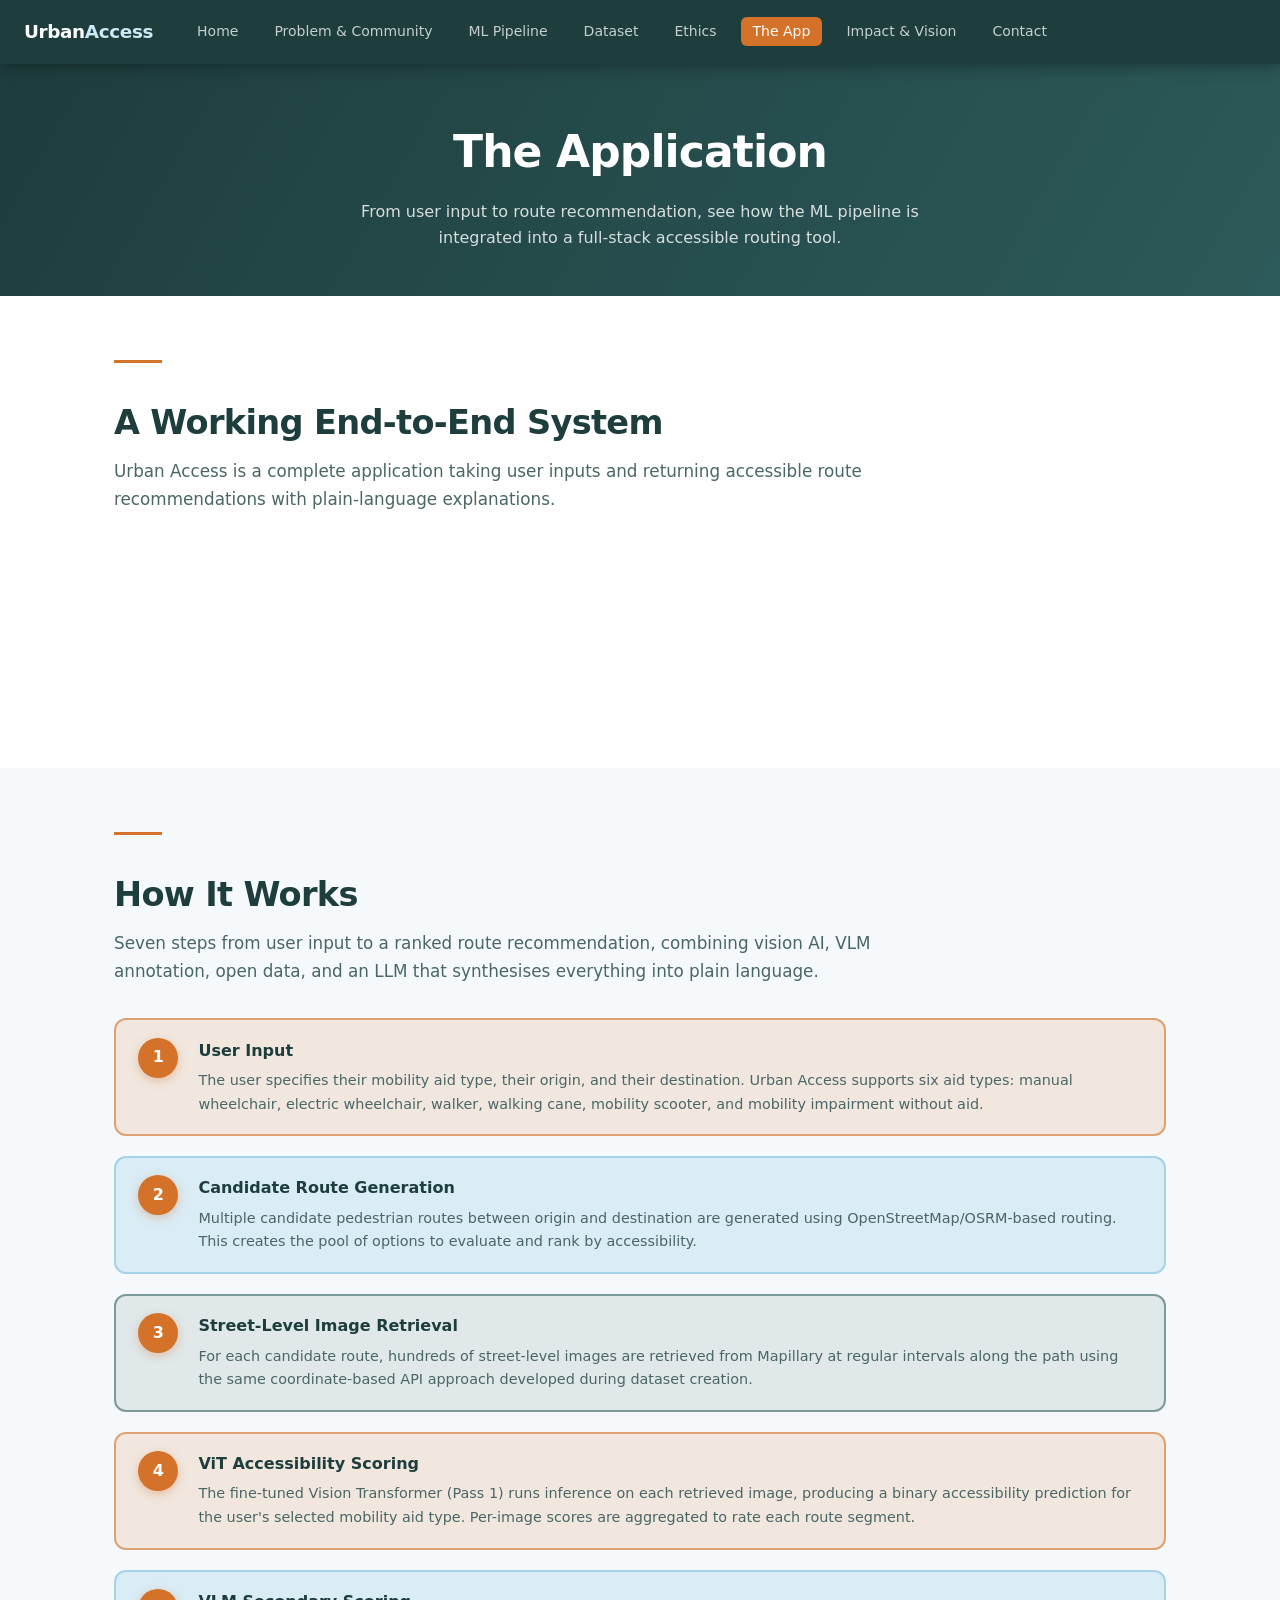
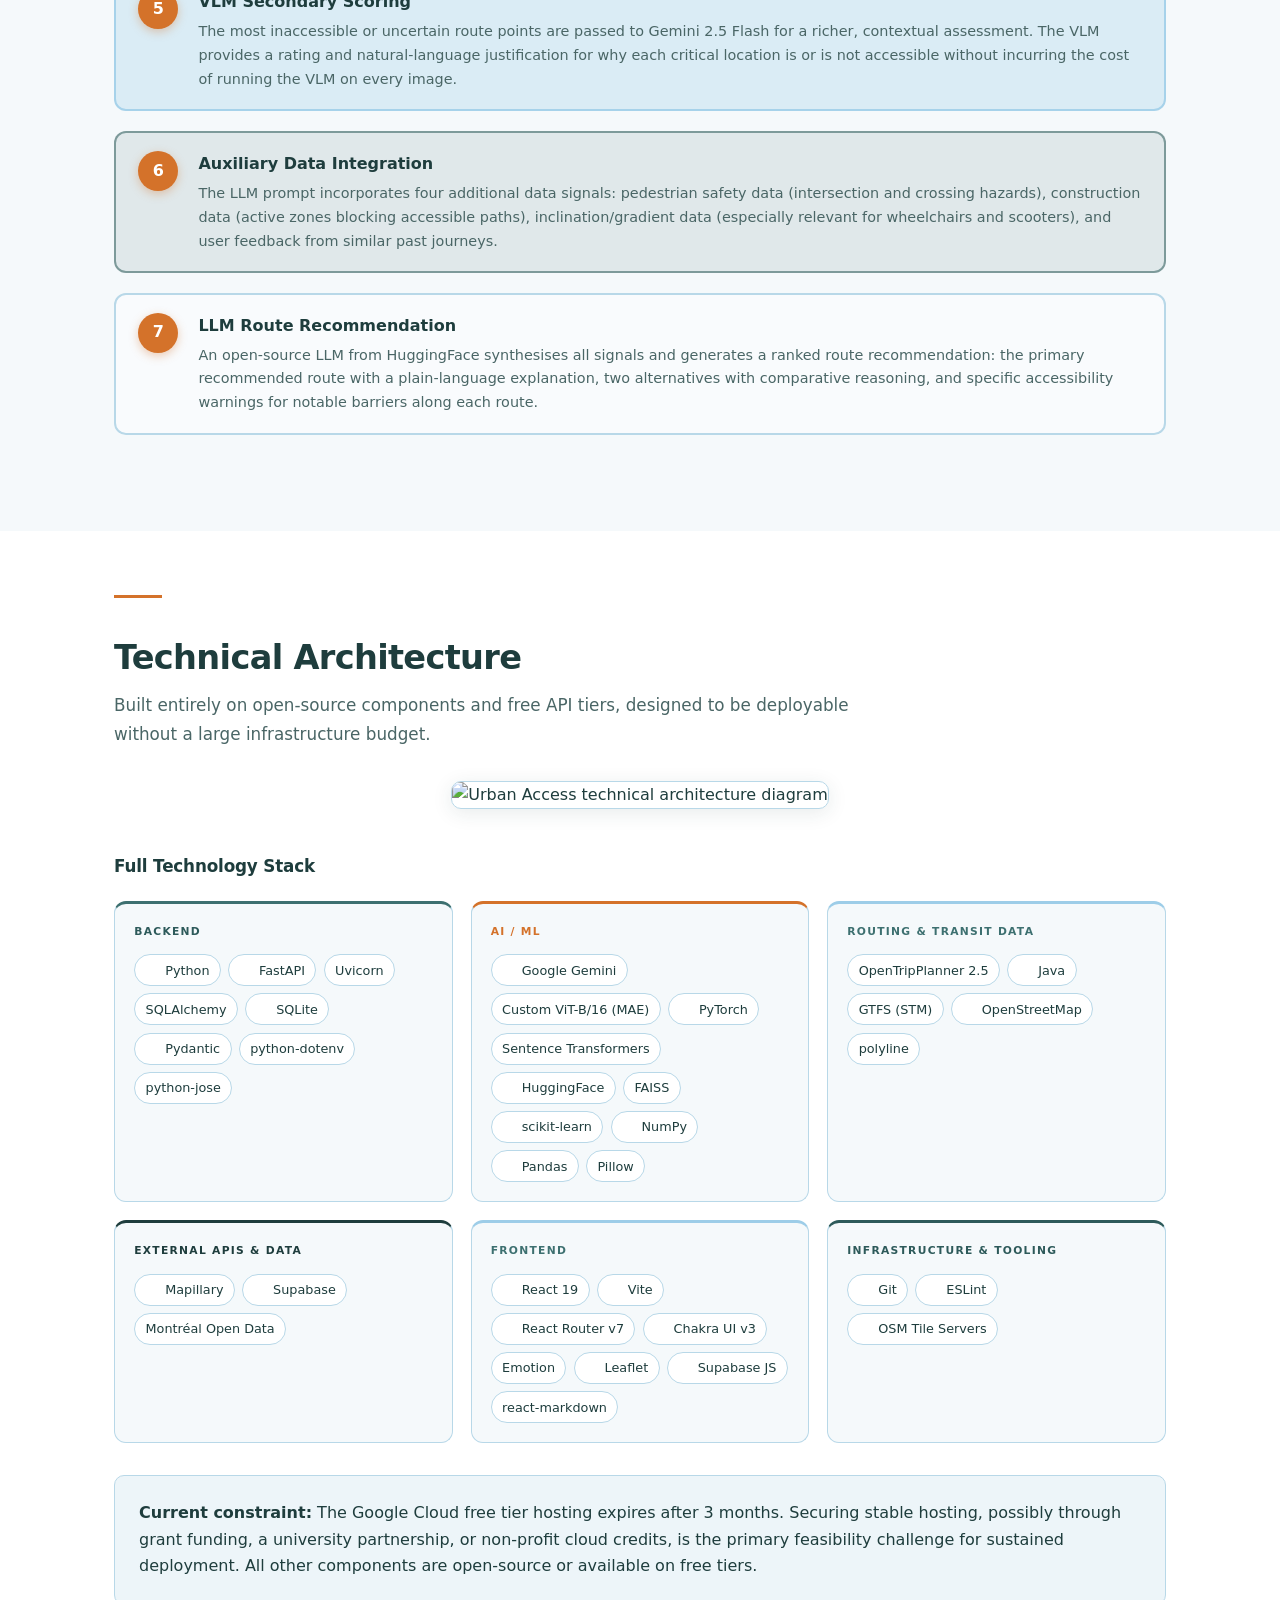
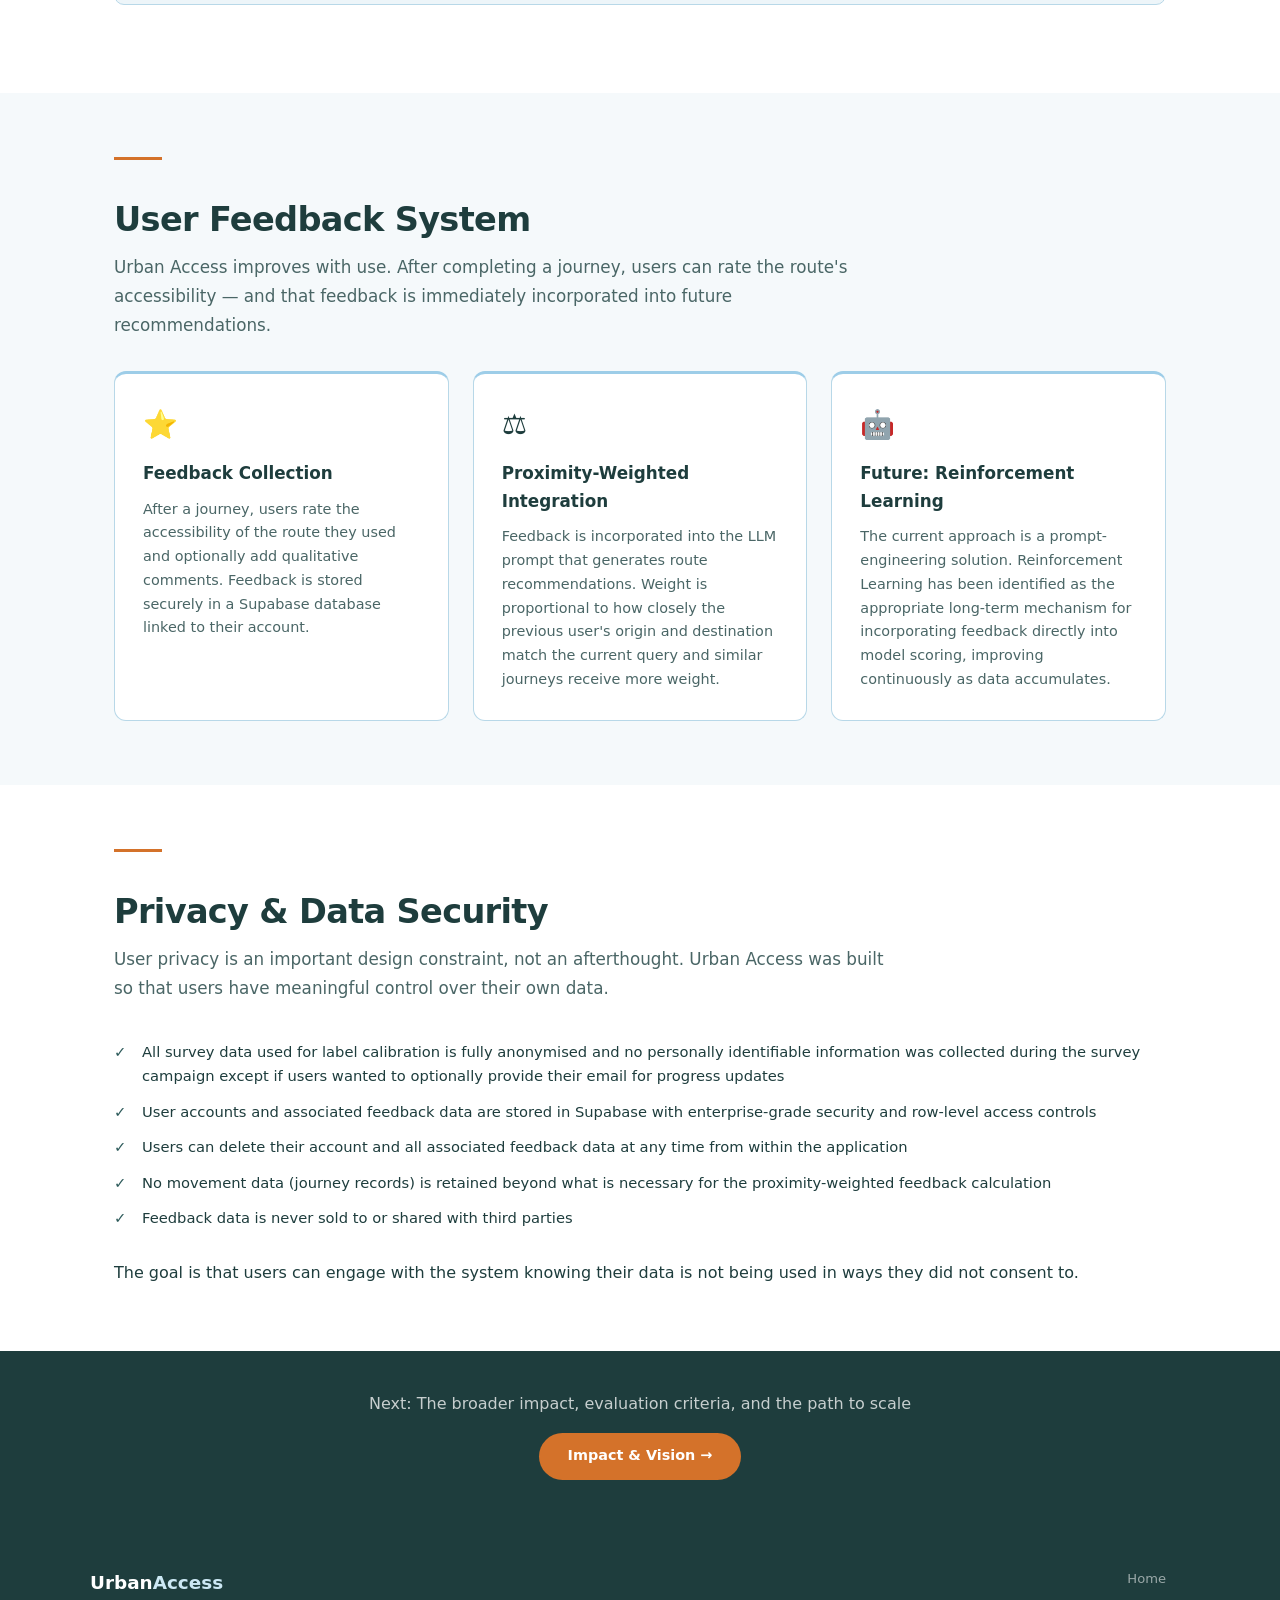
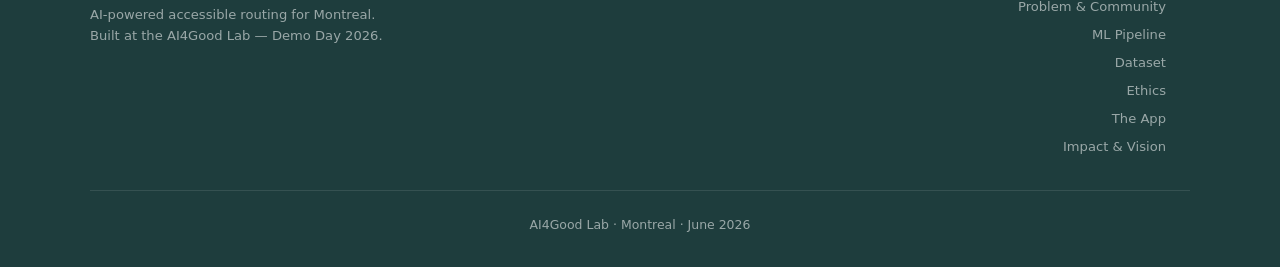
==== commit c41a22ee: "contact page" ====
--- a/docs/application.html
+++ b/docs/application.html
@@ -18,6 +18,7 @@
     <li><a href="ethics.html">Ethics</a></li>
     <li><a href="application.html" class="active">The App</a></li>
     <li><a href="impact.html">Impact &amp; Vision</a></li>
+    <li><a href="contact.html">Contact</a></li>
   </ul>
   <button class="hamburger" id="hamburger" aria-label="Toggle menu">&#9776;</button>
 </nav>
@@ -186,7 +187,7 @@
           <div style="font-size:0.67rem;font-weight:800;letter-spacing:0.12em;text-transform:uppercase;color:var(--teal-light);margin-bottom:0.85rem;">Frontend</div>
           <div style="display:flex;flex-wrap:wrap;gap:0.45rem;">
             <span style="display:inline-flex;align-items:center;gap:0.35rem;background:white;border:1px solid var(--border);border-radius:20px;padding:0.28rem 0.65rem;font-size:0.8rem;color:var(--text);"><img src="https://cdn.jsdelivr.net/gh/devicons/devicon@latest/icons/react/react-original.svg" alt="" style="width:14px;height:14px;flex-shrink:0;">React 19</span>
-            <span style="display:inline-flex;align-items:center;gap:0.35rem;background:white;border:1px solid var(--border);border-radius:20px;padding:0.28rem 0.65rem;font-size:0.8rem;color:var(--text);"><img src="https://cdn.simpleicons.org/vitejs" alt="" style="width:14px;height:14px;flex-shrink:0;">Vite</span>
+            <span style="display:inline-flex;align-items:center;gap:0.35rem;background:white;border:1px solid var(--border);border-radius:20px;padding:0.28rem 0.65rem;font-size:0.8rem;color:var(--text);"><img src="https://cdn.simpleicons.org/vite" alt="" style="width:14px;height:14px;flex-shrink:0;">Vite</span>
             <span style="display:inline-flex;align-items:center;gap:0.35rem;background:white;border:1px solid var(--border);border-radius:20px;padding:0.28rem 0.65rem;font-size:0.8rem;color:var(--text);"><img src="https://cdn.simpleicons.org/reactrouter" alt="" style="width:14px;height:14px;flex-shrink:0;">React Router v7</span>
             <span style="display:inline-flex;align-items:center;gap:0.35rem;background:white;border:1px solid var(--border);border-radius:20px;padding:0.28rem 0.65rem;font-size:0.8rem;color:var(--text);"><img src="https://cdn.simpleicons.org/chakraui" alt="" style="width:14px;height:14px;flex-shrink:0;">Chakra UI v3</span>
             <span style="display:inline-flex;align-items:center;gap:0.35rem;background:white;border:1px solid var(--border);border-radius:20px;padding:0.28rem 0.65rem;font-size:0.8rem;color:var(--text);">Emotion</span>
@@ -289,10 +290,6 @@
   <div class="footer-copyright">AI4Good Lab &middot; Montreal &middot; June 2026</div>
 </footer>
 
-<script>
-  document.getElementById('hamburger').addEventListener('click', function() {
-    document.getElementById('navLinks').classList.toggle('open');
-  });
-</script>
+<script src="nav.js"></script>
 </body>
 </html>
--- a/docs/main.css
+++ b/docs/main.css
@@ -305,6 +305,12 @@
 .two-col   { display: grid; grid-template-columns: 1fr 1fr; gap: 3rem; align-items: start; }
 .three-col { display: grid; grid-template-columns: repeat(3,1fr); gap: 1.5rem; }
 
+/* ── MAE IMAGES ── */
+.mae-images { display: flex; flex-direction: column; gap: 0.75rem; align-items: center; }
+.mae-images-row { display: flex; gap: 0.75rem; justify-content: center; width: 100%; }
+.mae-fig { margin: 0; text-align: center; flex: 1; }
+.mae-single { flex: 0 0 auto; width: calc(50% - 0.375rem); }
+
 /* ── TABLES ── */
 .table-wrap { overflow-x: auto; margin: 1.5rem 0; border-radius: 8px; border: 1px solid var(--border); }
 
@@ -568,6 +574,7 @@
 }
 
 @media (max-width: 680px) {
+  nav { justify-content: space-between; }
   .hamburger { display: block; }
   .nav-links {
     display: none;
@@ -586,6 +593,13 @@
   .nav-links a { padding: 0.65rem 1rem; border-radius: 8px; }
   .stat-item { min-width: 50%; }
   .metric-highlights { grid-template-columns: repeat(2,1fr); }
+  .section { padding: 2.5rem 0; }
+  .section-sm { padding: 1.5rem 0; }
+  .container { padding: 0 1rem; }
+  .highlight-band { padding: 1.25rem; }
+  .page-hero { padding: 2rem 1rem 1.75rem; }
+  .mae-single { width: 100%; }
+  .mae-images-row { flex-direction: column; }
 }
 
 /* ── MAP PANEL ── */
